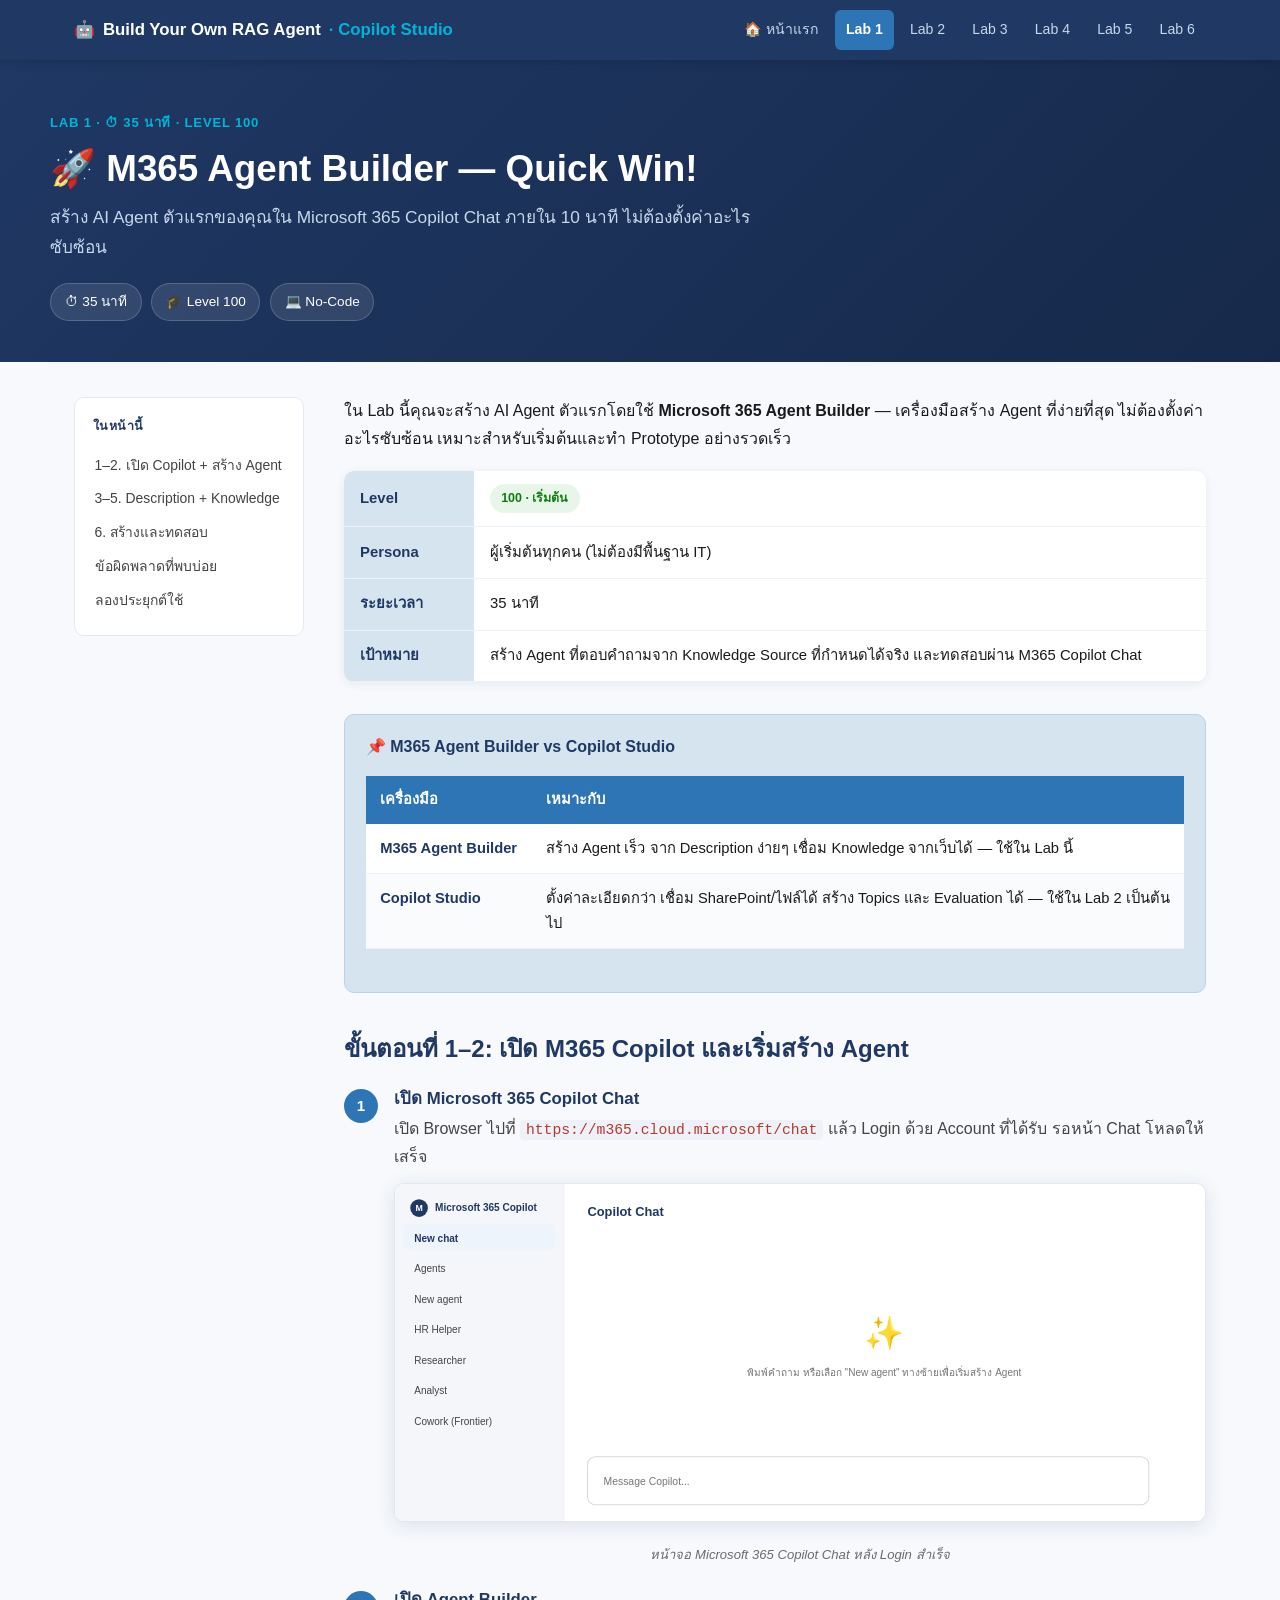
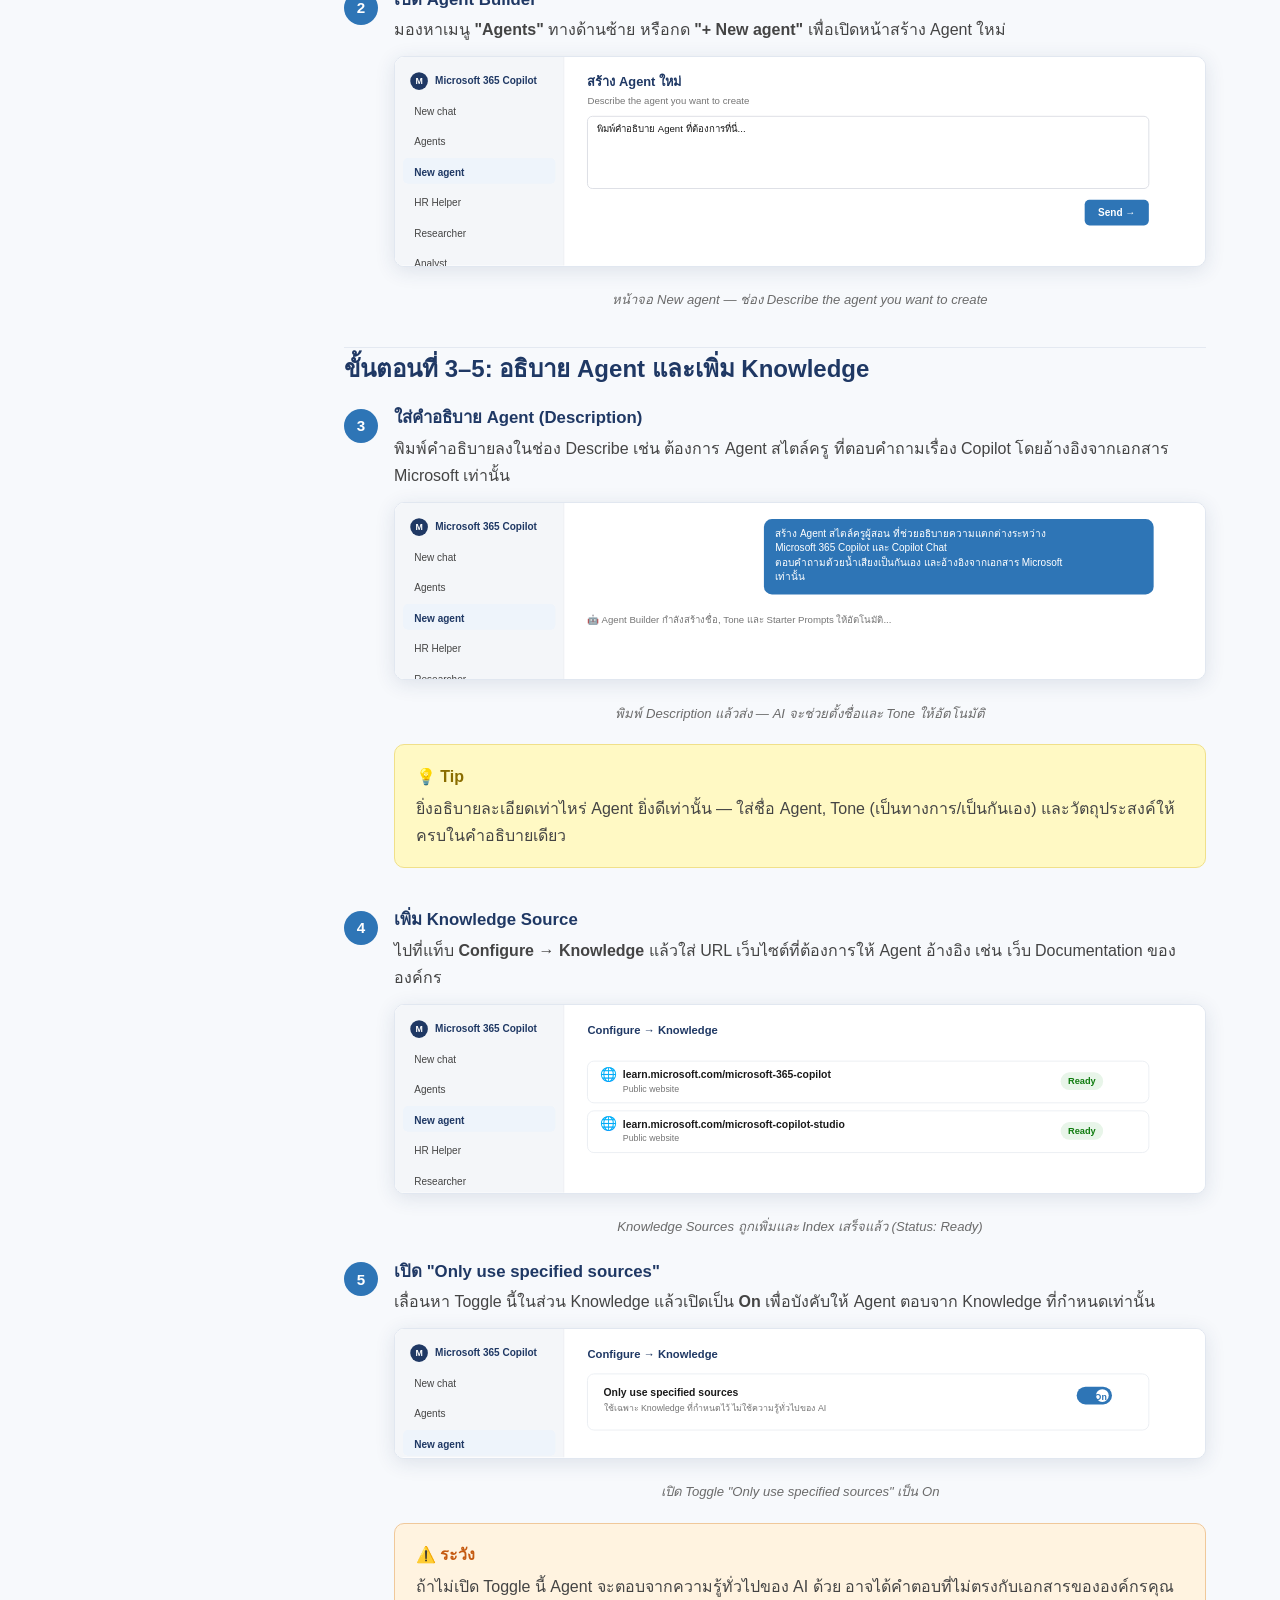
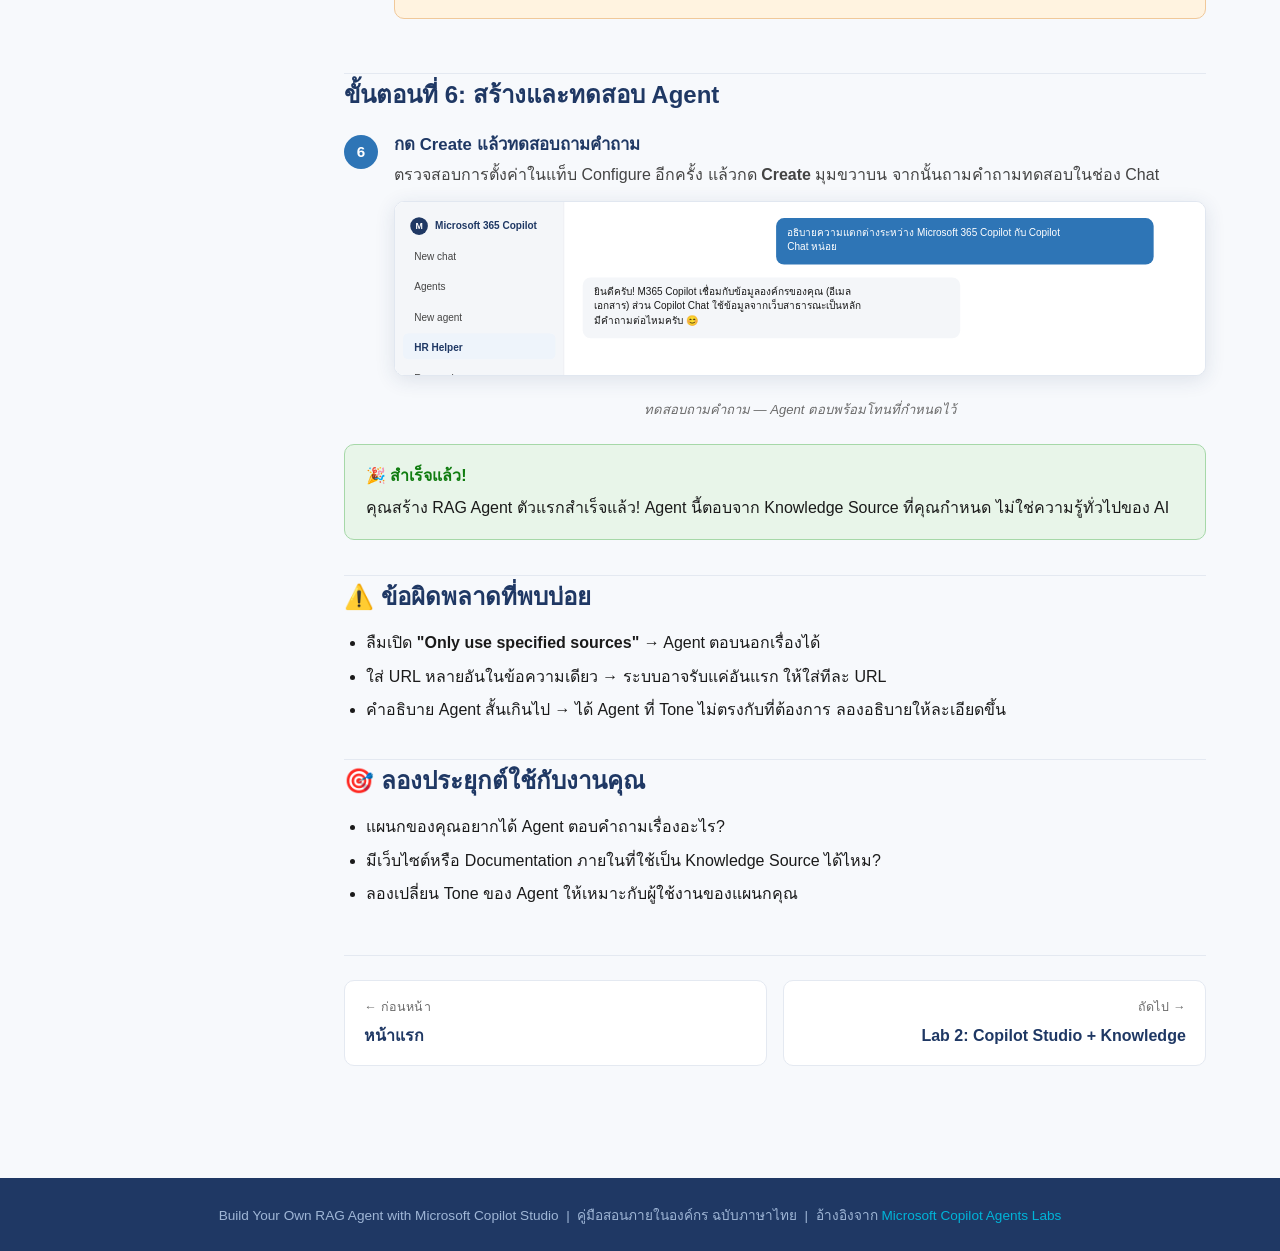
==== website/lab1.html @ 18469a37 "Add Lab 3 to Lab 6 pages for RAG Course and implement screenshot utility - Created page_lab3.js with" ====
<!DOCTYPE html>
<html lang="th">
<head>
<meta charset="UTF-8">
<meta name="viewport" content="width=device-width, initial-scale=1.0">
<title>Lab 1: M365 Agent Builder — RAG Course</title>
<link rel="stylesheet" href="assets/style.css">
</head>
<body>
<nav class="topnav"><div class="topnav-inner">
  <div class="topnav-brand"><span>🤖</span> Build Your Own RAG Agent<span class="dot"> · Copilot Studio</span></div>
  <div class="topnav-links"><a href="index.html">🏠 หน้าแรก</a><a href="lab1.html" class="active">Lab 1</a><a href="lab2.html">Lab 2</a><a href="lab3.html">Lab 3</a><a href="lab4.html">Lab 4</a><a href="lab5.html">Lab 5</a><a href="lab6.html">Lab 6</a></div>
</div></nav>
<header class="hero"><div class="hero-inner">
    <span class="hero-eyebrow">LAB 1 · ⏱ 35 นาที · Level 100</span>
    <h1>🚀 M365 Agent Builder — Quick Win!</h1>
    <p class="lead">สร้าง AI Agent ตัวแรกของคุณใน Microsoft 365 Copilot Chat ภายใน 10 นาที ไม่ต้องตั้งค่าอะไรซับซ้อน</p>
    <div class="hero-meta"><span class="hero-pill">⏱ 35 นาที</span><span class="hero-pill">🎓 Level 100</span><span class="hero-pill">💻 No-Code</span></div>
  </div></header>
<div class="page-wrap"><nav class="toc"><div class="toc-title">ในหน้านี้</div>
    <a href="#step1">1–2. เปิด Copilot + สร้าง Agent</a><a href="#step3">3–5. Description + Knowledge</a><a href="#step6">6. สร้างและทดสอบ</a><a href="#mistakes">ข้อผิดพลาดที่พบบ่อย</a><a href="#challenge">ลองประยุกต์ใช้</a>
  </nav><div class="content">
    <p>ใน Lab นี้คุณจะสร้าง AI Agent ตัวแรกโดยใช้ <strong>Microsoft 365 Agent Builder</strong> — เครื่องมือสร้าง Agent ที่ง่ายที่สุด ไม่ต้องตั้งค่าอะไรซับซ้อน เหมาะสำหรับเริ่มต้นและทำ Prototype อย่างรวดเร็ว</p>

    <table class="meta-table"><tbody>
    <tr><th>Level</th><td><span class="badge badge-green">100 · เริ่มต้น</span></td></tr><tr><th>Persona</th><td>ผู้เริ่มต้นทุกคน (ไม่ต้องมีพื้นฐาน IT)</td></tr><tr><th>ระยะเวลา</th><td>35 นาที</td></tr><tr><th>เป้าหมาย</th><td>สร้าง Agent ที่ตอบคำถามจาก Knowledge Source ที่กำหนดได้จริง และทดสอบผ่าน M365 Copilot Chat</td></tr>
  </tbody></table>

    <div class="box box-note">
    <div class="box-title">📌 M365 Agent Builder vs Copilot Studio</div>
    
      <table class="concept-table">
    <thead><tr><th>เครื่องมือ</th><th>เหมาะกับ</th></tr></thead>
    <tbody><tr><td class="term">M365 Agent Builder</td><td>สร้าง Agent เร็ว จาก Description ง่ายๆ เชื่อม Knowledge จากเว็บได้ — ใช้ใน Lab นี้</td></tr><tr><td class="term">Copilot Studio</td><td>ตั้งค่าละเอียดกว่า เชื่อม SharePoint/ไฟล์ได้ สร้าง Topics และ Evaluation ได้ — ใช้ใน Lab 2 เป็นต้นไป</td></tr></tbody>
  </table>
    
  </div>

    <h2 id="step1">ขั้นตอนที่ 1–2: เปิด M365 Copilot และเริ่มสร้าง Agent</h2>
    <div class="step">
    <div class="step-num">1</div>
    <div class="step-body"><h4>เปิด Microsoft 365 Copilot Chat</h4>
      <p>เปิด Browser ไปที่ <code>https://m365.cloud.microsoft/chat</code> แล้ว Login ด้วย Account ที่ได้รับ รอหน้า Chat โหลดให้เสร็จ</p>
      <div class="mockup"><svg viewBox="0 0 1010 420" xmlns="http://www.w3.org/2000/svg" font-family="Segoe UI, Tahoma, sans-serif">
    <rect width="1010" height="420" fill="#FFFFFF"/>
    <rect width="210" height="420" fill="#F4F6F9"/>
    <rect x="210" width="1" height="420" fill="#E8EBF0"/>
    <circle cx="30" cy="30" r="11" fill="#1F3864"/>
    <text x="30" y="34" font-size="11" fill="#FFFFFF" text-anchor="middle" font-weight="700">M</text>
    <text x="50" y="34" font-family="Segoe UI, Tahoma, sans-serif" font-size="12.5" font-weight="700" fill="#1F3864" text-anchor="start" style="">Microsoft 365 Copilot</text>
    <rect x="10" y="50" width="190" height="32" rx="6" ry="6" fill="#EEF4FB" stroke="none" stroke-width="1"/>
      <text x="24" y="72" font-family="Segoe UI, Tahoma, sans-serif" font-size="12.5" font-weight="700" fill="#1F3864" text-anchor="start" style="">New chat</text>
      <text x="24" y="110" font-family="Segoe UI, Tahoma, sans-serif" font-size="12.5" font-weight="400" fill="#444444" text-anchor="start" style="">Agents</text>
      <text x="24" y="148" font-family="Segoe UI, Tahoma, sans-serif" font-size="12.5" font-weight="400" fill="#444444" text-anchor="start" style="">New agent</text>
      <text x="24" y="186" font-family="Segoe UI, Tahoma, sans-serif" font-size="12.5" font-weight="400" fill="#444444" text-anchor="start" style="">HR Helper</text>
      <text x="24" y="224" font-family="Segoe UI, Tahoma, sans-serif" font-size="12.5" font-weight="400" fill="#444444" text-anchor="start" style="">Researcher</text>
      <text x="24" y="262" font-family="Segoe UI, Tahoma, sans-serif" font-size="12.5" font-weight="400" fill="#444444" text-anchor="start" style="">Analyst</text>
      <text x="24" y="300" font-family="Segoe UI, Tahoma, sans-serif" font-size="12.5" font-weight="400" fill="#444444" text-anchor="start" style="">Cowork (Frontier)</text>
    <g transform="translate(210, 0)">
    <text x="30" y="40" font-family="Segoe UI, Tahoma, sans-serif" font-size="16" font-weight="700" fill="#1F3864" text-anchor="start" style="">Copilot Chat</text>
    <rect x="30" y="340" width="700" height="60" rx="10" ry="10" fill="#FFFFFF" stroke="#D6D9E0" stroke-width="1.3"/>
    <text x="50" y="375" font-family="Segoe UI, Tahoma, sans-serif" font-size="13" font-weight="400" fill="#767676" text-anchor="start" style="">Message Copilot...</text>
    <text x="400" y="200" font-family="Segoe UI, Tahoma, sans-serif" font-size="40" font-weight="400" fill="#1A1A1A" text-anchor="middle" style="">✨</text>
    <text x="400" y="240" font-family="Segoe UI, Tahoma, sans-serif" font-size="12.5" font-weight="400" fill="#767676" text-anchor="middle" style="">พิมพ์คำถาม หรือเลือก "New agent" ทางซ้ายเพื่อเริ่มสร้าง Agent</text>
  </g>
  </svg></div><div class="mockup-caption">หน้าจอ Microsoft 365 Copilot Chat หลัง Login สำเร็จ</div>
    </div>
  </div>
    <div class="step">
    <div class="step-num">2</div>
    <div class="step-body"><h4>เปิด Agent Builder</h4>
      <p>มองหาเมนู <strong>"Agents"</strong> ทางด้านซ้าย หรือกด <strong>"+ New agent"</strong> เพื่อเปิดหน้าสร้าง Agent ใหม่</p>
      <div class="mockup"><svg viewBox="0 0 1010 260" xmlns="http://www.w3.org/2000/svg" font-family="Segoe UI, Tahoma, sans-serif">
    <rect width="1010" height="260" fill="#FFFFFF"/>
    <rect width="210" height="260" fill="#F4F6F9"/>
    <rect x="210" width="1" height="260" fill="#E8EBF0"/>
    <circle cx="30" cy="30" r="11" fill="#1F3864"/>
    <text x="30" y="34" font-size="11" fill="#FFFFFF" text-anchor="middle" font-weight="700">M</text>
    <text x="50" y="34" font-family="Segoe UI, Tahoma, sans-serif" font-size="12.5" font-weight="700" fill="#1F3864" text-anchor="start" style="">Microsoft 365 Copilot</text>
    
      <text x="24" y="72" font-family="Segoe UI, Tahoma, sans-serif" font-size="12.5" font-weight="400" fill="#444444" text-anchor="start" style="">New chat</text>
      <text x="24" y="110" font-family="Segoe UI, Tahoma, sans-serif" font-size="12.5" font-weight="400" fill="#444444" text-anchor="start" style="">Agents</text><rect x="10" y="126" width="190" height="32" rx="6" ry="6" fill="#EEF4FB" stroke="none" stroke-width="1"/>
      <text x="24" y="148" font-family="Segoe UI, Tahoma, sans-serif" font-size="12.5" font-weight="700" fill="#1F3864" text-anchor="start" style="">New agent</text>
      <text x="24" y="186" font-family="Segoe UI, Tahoma, sans-serif" font-size="12.5" font-weight="400" fill="#444444" text-anchor="start" style="">HR Helper</text>
      <text x="24" y="224" font-family="Segoe UI, Tahoma, sans-serif" font-size="12.5" font-weight="400" fill="#444444" text-anchor="start" style="">Researcher</text>
      <text x="24" y="262" font-family="Segoe UI, Tahoma, sans-serif" font-size="12.5" font-weight="400" fill="#444444" text-anchor="start" style="">Analyst</text>
      <text x="24" y="300" font-family="Segoe UI, Tahoma, sans-serif" font-size="12.5" font-weight="400" fill="#444444" text-anchor="start" style="">Cowork (Frontier)</text>
    <g transform="translate(210, 0)">
    <text x="30" y="36" font-family="Segoe UI, Tahoma, sans-serif" font-size="16" font-weight="700" fill="#1F3864" text-anchor="start" style="">สร้าง Agent ใหม่</text>
    <text x="30" y="58" font-family="Segoe UI, Tahoma, sans-serif" font-size="12" font-weight="400" fill="#767676" text-anchor="start" style="">Describe the agent you want to create</text>
    <rect x="30" y="74" width="700" height="90" rx="6" ry="6" fill="#FFFFFF" stroke="#D6D9E0" stroke-width="1"/><text x="42" y="94" font-family="Segoe UI, Tahoma, sans-serif" font-size="12" font-weight="400" fill="#1A1A1A"><tspan x="42" dy="0">พิมพ์คำอธิบาย Agent ที่ต้องการที่นี่...</tspan></text>
    <g><rect x="650" y="178" width="80" height="32" rx="6" ry="6" fill="#2E75B6" stroke="none" stroke-width="1.3"/><text x="690" y="198.5" font-family="Segoe UI, Tahoma, sans-serif" font-size="12.5" font-weight="600" fill="#FFFFFF" text-anchor="middle" style="">Send →</text></g>
  </g>
  </svg></div><div class="mockup-caption">หน้าจอ New agent — ช่อง Describe the agent you want to create</div>
    </div>
  </div>

    <h2 id="step3">ขั้นตอนที่ 3–5: อธิบาย Agent และเพิ่ม Knowledge</h2>
    <div class="step">
    <div class="step-num">3</div>
    <div class="step-body"><h4>ใส่คำอธิบาย Agent (Description)</h4>
      <p>พิมพ์คำอธิบายลงในช่อง Describe เช่น ต้องการ Agent สไตล์ครู ที่ตอบคำถามเรื่อง Copilot โดยอ้างอิงจากเอกสาร Microsoft เท่านั้น</p>
      <div class="mockup"><svg viewBox="0 0 1010 220" xmlns="http://www.w3.org/2000/svg" font-family="Segoe UI, Tahoma, sans-serif">
    <rect width="1010" height="220" fill="#FFFFFF"/>
    <rect width="210" height="220" fill="#F4F6F9"/>
    <rect x="210" width="1" height="220" fill="#E8EBF0"/>
    <circle cx="30" cy="30" r="11" fill="#1F3864"/>
    <text x="30" y="34" font-size="11" fill="#FFFFFF" text-anchor="middle" font-weight="700">M</text>
    <text x="50" y="34" font-family="Segoe UI, Tahoma, sans-serif" font-size="12.5" font-weight="700" fill="#1F3864" text-anchor="start" style="">Microsoft 365 Copilot</text>
    
      <text x="24" y="72" font-family="Segoe UI, Tahoma, sans-serif" font-size="12.5" font-weight="400" fill="#444444" text-anchor="start" style="">New chat</text>
      <text x="24" y="110" font-family="Segoe UI, Tahoma, sans-serif" font-size="12.5" font-weight="400" fill="#444444" text-anchor="start" style="">Agents</text><rect x="10" y="126" width="190" height="32" rx="6" ry="6" fill="#EEF4FB" stroke="none" stroke-width="1"/>
      <text x="24" y="148" font-family="Segoe UI, Tahoma, sans-serif" font-size="12.5" font-weight="700" fill="#1F3864" text-anchor="start" style="">New agent</text>
      <text x="24" y="186" font-family="Segoe UI, Tahoma, sans-serif" font-size="12.5" font-weight="400" fill="#444444" text-anchor="start" style="">HR Helper</text>
      <text x="24" y="224" font-family="Segoe UI, Tahoma, sans-serif" font-size="12.5" font-weight="400" fill="#444444" text-anchor="start" style="">Researcher</text>
      <text x="24" y="262" font-family="Segoe UI, Tahoma, sans-serif" font-size="12.5" font-weight="400" fill="#444444" text-anchor="start" style="">Analyst</text>
      <text x="24" y="300" font-family="Segoe UI, Tahoma, sans-serif" font-size="12.5" font-weight="400" fill="#444444" text-anchor="start" style="">Cowork (Frontier)</text>
    <g transform="translate(210, 0)"><rect x="250" y="20" width="486" height="94" rx="10" ry="10" fill="#2E75B6" stroke="none" stroke-width="1"/><text x="264" y="42" font-family="Segoe UI, Tahoma, sans-serif" font-size="12.5" font-weight="400" fill="#FFFFFF" text-anchor="start" style="">สร้าง Agent สไตล์ครูผู้สอน ที่ช่วยอธิบายความแตกต่างระหว่าง</text><text x="264" y="60" font-family="Segoe UI, Tahoma, sans-serif" font-size="12.5" font-weight="400" fill="#FFFFFF" text-anchor="start" style="">Microsoft 365 Copilot และ Copilot Chat</text><text x="264" y="78" font-family="Segoe UI, Tahoma, sans-serif" font-size="12.5" font-weight="400" fill="#FFFFFF" text-anchor="start" style="">ตอบคำถามด้วยน้ำเสียงเป็นกันเอง และอ้างอิงจากเอกสาร Microsoft</text><text x="264" y="96" font-family="Segoe UI, Tahoma, sans-serif" font-size="12.5" font-weight="400" fill="#FFFFFF" text-anchor="start" style="">เท่านั้น</text>
    <text x="30" y="150" font-family="Segoe UI, Tahoma, sans-serif" font-size="12" font-weight="400" fill="#767676" text-anchor="start" style="">🤖 Agent Builder กำลังสร้างชื่อ, Tone และ Starter Prompts ให้อัตโนมัติ...</text></g>
  </svg></div><div class="mockup-caption">พิมพ์ Description แล้วส่ง — AI จะช่วยตั้งชื่อและ Tone ให้อัตโนมัติ</div>
      <div class="box box-tip">
    <div class="box-title">💡 Tip</div>
    <p>ยิ่งอธิบายละเอียดเท่าไหร่ Agent ยิ่งดีเท่านั้น — ใส่ชื่อ Agent, Tone (เป็นทางการ/เป็นกันเอง) และวัตถุประสงค์ให้ครบในคำอธิบายเดียว</p>
  </div>
    </div>
  </div>
    <div class="step">
    <div class="step-num">4</div>
    <div class="step-body"><h4>เพิ่ม Knowledge Source</h4>
      <p>ไปที่แท็บ <strong>Configure → Knowledge</strong> แล้วใส่ URL เว็บไซต์ที่ต้องการให้ Agent อ้างอิง เช่น เว็บ Documentation ขององค์กร</p>
      <div class="mockup"><svg viewBox="0 0 1010 234" xmlns="http://www.w3.org/2000/svg" font-family="Segoe UI, Tahoma, sans-serif">
    <rect width="1010" height="234" fill="#FFFFFF"/>
    <rect width="210" height="234" fill="#F4F6F9"/>
    <rect x="210" width="1" height="234" fill="#E8EBF0"/>
    <circle cx="30" cy="30" r="11" fill="#1F3864"/>
    <text x="30" y="34" font-size="11" fill="#FFFFFF" text-anchor="middle" font-weight="700">M</text>
    <text x="50" y="34" font-family="Segoe UI, Tahoma, sans-serif" font-size="12.5" font-weight="700" fill="#1F3864" text-anchor="start" style="">Microsoft 365 Copilot</text>
    
      <text x="24" y="72" font-family="Segoe UI, Tahoma, sans-serif" font-size="12.5" font-weight="400" fill="#444444" text-anchor="start" style="">New chat</text>
      <text x="24" y="110" font-family="Segoe UI, Tahoma, sans-serif" font-size="12.5" font-weight="400" fill="#444444" text-anchor="start" style="">Agents</text><rect x="10" y="126" width="190" height="32" rx="6" ry="6" fill="#EEF4FB" stroke="none" stroke-width="1"/>
      <text x="24" y="148" font-family="Segoe UI, Tahoma, sans-serif" font-size="12.5" font-weight="700" fill="#1F3864" text-anchor="start" style="">New agent</text>
      <text x="24" y="186" font-family="Segoe UI, Tahoma, sans-serif" font-size="12.5" font-weight="400" fill="#444444" text-anchor="start" style="">HR Helper</text>
      <text x="24" y="224" font-family="Segoe UI, Tahoma, sans-serif" font-size="12.5" font-weight="400" fill="#444444" text-anchor="start" style="">Researcher</text>
      <text x="24" y="262" font-family="Segoe UI, Tahoma, sans-serif" font-size="12.5" font-weight="400" fill="#444444" text-anchor="start" style="">Analyst</text>
      <text x="24" y="300" font-family="Segoe UI, Tahoma, sans-serif" font-size="12.5" font-weight="400" fill="#444444" text-anchor="start" style="">Cowork (Frontier)</text>
    <g transform="translate(210, 0)"><text x="30" y="36" font-family="Segoe UI, Tahoma, sans-serif" font-size="14" font-weight="700" fill="#1F3864" text-anchor="start" style="">Configure → Knowledge</text>
    <g transform="translate(6,50)"><rect x="24" y="20" width="700" height="52" rx="8" ry="8" fill="#FFFFFF" stroke="#E8EBF0" stroke-width="1"/>
      <text x="40" y="42" font-size="17">🌐</text>
      <text x="68" y="41" font-family="Segoe UI, Tahoma, sans-serif" font-size="13" font-weight="700" fill="#1A1A1A" text-anchor="start" style="">learn.microsoft.com/microsoft-365-copilot</text>
      <text x="68" y="58" font-family="Segoe UI, Tahoma, sans-serif" font-size="11" font-weight="400" fill="#767676" text-anchor="start" style="">Public website</text>
      <g><rect x="614" y="34" width="53" height="22" rx="11" ry="11" fill="#E8F5E9" stroke="none" stroke-width="1"/><text x="640.5" y="49" font-family="Segoe UI, Tahoma, sans-serif" font-size="11.5" font-weight="700" fill="#107C10" text-anchor="middle" style="">Ready</text></g><rect x="24" y="82" width="700" height="52" rx="8" ry="8" fill="#FFFFFF" stroke="#E8EBF0" stroke-width="1"/>
      <text x="40" y="104" font-size="17">🌐</text>
      <text x="68" y="103" font-family="Segoe UI, Tahoma, sans-serif" font-size="13" font-weight="700" fill="#1A1A1A" text-anchor="start" style="">learn.microsoft.com/microsoft-copilot-studio</text>
      <text x="68" y="120" font-family="Segoe UI, Tahoma, sans-serif" font-size="11" font-weight="400" fill="#767676" text-anchor="start" style="">Public website</text>
      <g><rect x="614" y="96" width="53" height="22" rx="11" ry="11" fill="#E8F5E9" stroke="none" stroke-width="1"/><text x="640.5" y="111" font-family="Segoe UI, Tahoma, sans-serif" font-size="11.5" font-weight="700" fill="#107C10" text-anchor="middle" style="">Ready</text></g></g></g>
  </svg></div><div class="mockup-caption">Knowledge Sources ถูกเพิ่มและ Index เสร็จแล้ว (Status: Ready)</div>
    </div>
  </div>
    <div class="step">
    <div class="step-num">5</div>
    <div class="step-body"><h4>เปิด "Only use specified sources"</h4>
      <p>เลื่อนหา Toggle นี้ในส่วน Knowledge แล้วเปิดเป็น <strong>On</strong> เพื่อบังคับให้ Agent ตอบจาก Knowledge ที่กำหนดเท่านั้น</p>
      <div class="mockup"><svg viewBox="0 0 1010 160" xmlns="http://www.w3.org/2000/svg" font-family="Segoe UI, Tahoma, sans-serif">
    <rect width="1010" height="160" fill="#FFFFFF"/>
    <rect width="210" height="160" fill="#F4F6F9"/>
    <rect x="210" width="1" height="160" fill="#E8EBF0"/>
    <circle cx="30" cy="30" r="11" fill="#1F3864"/>
    <text x="30" y="34" font-size="11" fill="#FFFFFF" text-anchor="middle" font-weight="700">M</text>
    <text x="50" y="34" font-family="Segoe UI, Tahoma, sans-serif" font-size="12.5" font-weight="700" fill="#1F3864" text-anchor="start" style="">Microsoft 365 Copilot</text>
    
      <text x="24" y="72" font-family="Segoe UI, Tahoma, sans-serif" font-size="12.5" font-weight="400" fill="#444444" text-anchor="start" style="">New chat</text>
      <text x="24" y="110" font-family="Segoe UI, Tahoma, sans-serif" font-size="12.5" font-weight="400" fill="#444444" text-anchor="start" style="">Agents</text><rect x="10" y="126" width="190" height="32" rx="6" ry="6" fill="#EEF4FB" stroke="none" stroke-width="1"/>
      <text x="24" y="148" font-family="Segoe UI, Tahoma, sans-serif" font-size="12.5" font-weight="700" fill="#1F3864" text-anchor="start" style="">New agent</text>
      <text x="24" y="186" font-family="Segoe UI, Tahoma, sans-serif" font-size="12.5" font-weight="400" fill="#444444" text-anchor="start" style="">HR Helper</text>
      <text x="24" y="224" font-family="Segoe UI, Tahoma, sans-serif" font-size="12.5" font-weight="400" fill="#444444" text-anchor="start" style="">Researcher</text>
      <text x="24" y="262" font-family="Segoe UI, Tahoma, sans-serif" font-size="12.5" font-weight="400" fill="#444444" text-anchor="start" style="">Analyst</text>
      <text x="24" y="300" font-family="Segoe UI, Tahoma, sans-serif" font-size="12.5" font-weight="400" fill="#444444" text-anchor="start" style="">Cowork (Frontier)</text>
    <g transform="translate(210, 0)"><text x="30" y="36" font-family="Segoe UI, Tahoma, sans-serif" font-size="14" font-weight="700" fill="#1F3864" text-anchor="start" style="">Configure → Knowledge</text>
    <rect x="30" y="56" width="700" height="70" rx="8" ry="8" fill="#FFFFFF" stroke="#E8EBF0" stroke-width="1"/>
    <text x="50" y="84" font-family="Segoe UI, Tahoma, sans-serif" font-size="13" font-weight="700" fill="#1A1A1A" text-anchor="start" style="">Only use specified sources</text>
    <text x="50" y="102" font-family="Segoe UI, Tahoma, sans-serif" font-size="11" font-weight="400" fill="#767676" text-anchor="start" style="">ใช้เฉพาะ Knowledge ที่กำหนดไว้ ไม่ใช้ความรู้ทั่วไปของ AI</text>
    
    <rect x="640" y="72" width="44" height="22" rx="11" ry="11" fill="#2E75B6" stroke="none" stroke-width="1"/><circle cx="672" cy="83" r="8" fill="#FFFFFF"/>
    <text x="670" y="88" font-family="Segoe UI, Tahoma, sans-serif" font-size="11" font-weight="700" fill="#2E75B6" text-anchor="middle" style="">On</text>
  </g>
  </svg></div><div class="mockup-caption">เปิด Toggle "Only use specified sources" เป็น On</div>
      <div class="box box-warn">
    <div class="box-title">⚠️ ระวัง</div>
    <p>ถ้าไม่เปิด Toggle นี้ Agent จะตอบจากความรู้ทั่วไปของ AI ด้วย อาจได้คำตอบที่ไม่ตรงกับเอกสารขององค์กรคุณ</p>
  </div>
    </div>
  </div>

    <h2 id="step6">ขั้นตอนที่ 6: สร้างและทดสอบ Agent</h2>
    <div class="step">
    <div class="step-num">6</div>
    <div class="step-body"><h4>กด Create แล้วทดสอบถามคำถาม</h4>
      <p>ตรวจสอบการตั้งค่าในแท็บ Configure อีกครั้ง แล้วกด <strong>Create</strong> มุมขวาบน จากนั้นถามคำถามทดสอบในช่อง Chat</p>
      <div class="mockup"><svg viewBox="0 0 1010 216" xmlns="http://www.w3.org/2000/svg" font-family="Segoe UI, Tahoma, sans-serif">
    <rect width="1010" height="216" fill="#FFFFFF"/>
    <rect width="210" height="216" fill="#F4F6F9"/>
    <rect x="210" width="1" height="216" fill="#E8EBF0"/>
    <circle cx="30" cy="30" r="11" fill="#1F3864"/>
    <text x="30" y="34" font-size="11" fill="#FFFFFF" text-anchor="middle" font-weight="700">M</text>
    <text x="50" y="34" font-family="Segoe UI, Tahoma, sans-serif" font-size="12.5" font-weight="700" fill="#1F3864" text-anchor="start" style="">Microsoft 365 Copilot</text>
    
      <text x="24" y="72" font-family="Segoe UI, Tahoma, sans-serif" font-size="12.5" font-weight="400" fill="#444444" text-anchor="start" style="">New chat</text>
      <text x="24" y="110" font-family="Segoe UI, Tahoma, sans-serif" font-size="12.5" font-weight="400" fill="#444444" text-anchor="start" style="">Agents</text>
      <text x="24" y="148" font-family="Segoe UI, Tahoma, sans-serif" font-size="12.5" font-weight="400" fill="#444444" text-anchor="start" style="">New agent</text><rect x="10" y="164" width="190" height="32" rx="6" ry="6" fill="#EEF4FB" stroke="none" stroke-width="1"/>
      <text x="24" y="186" font-family="Segoe UI, Tahoma, sans-serif" font-size="12.5" font-weight="700" fill="#1F3864" text-anchor="start" style="">HR Helper</text>
      <text x="24" y="224" font-family="Segoe UI, Tahoma, sans-serif" font-size="12.5" font-weight="400" fill="#444444" text-anchor="start" style="">Researcher</text>
      <text x="24" y="262" font-family="Segoe UI, Tahoma, sans-serif" font-size="12.5" font-weight="400" fill="#444444" text-anchor="start" style="">Analyst</text>
      <text x="24" y="300" font-family="Segoe UI, Tahoma, sans-serif" font-size="12.5" font-weight="400" fill="#444444" text-anchor="start" style="">Cowork (Frontier)</text>
    <g transform="translate(210, 0)"><rect x="265.20000000000005" y="20" width="470.79999999999995" height="58" rx="10" ry="10" fill="#2E75B6" stroke="none" stroke-width="1"/><text x="279.20000000000005" y="42" font-family="Segoe UI, Tahoma, sans-serif" font-size="12.5" font-weight="400" fill="#FFFFFF" text-anchor="start" style="">อธิบายความแตกต่างระหว่าง Microsoft 365 Copilot กับ Copilot</text><text x="279.20000000000005" y="60" font-family="Segoe UI, Tahoma, sans-serif" font-size="12.5" font-weight="400" fill="#FFFFFF" text-anchor="start" style="">Chat หน่อย</text><rect x="24" y="94" width="470.79999999999995" height="76" rx="10" ry="10" fill="#F4F6F9" stroke="none" stroke-width="1"/><text x="38" y="116" font-family="Segoe UI, Tahoma, sans-serif" font-size="12.5" font-weight="400" fill="#1A1A1A" text-anchor="start" style="">ยินดีครับ! M365 Copilot เชื่อมกับข้อมูลองค์กรของคุณ (อีเมล</text><text x="38" y="134" font-family="Segoe UI, Tahoma, sans-serif" font-size="12.5" font-weight="400" fill="#1A1A1A" text-anchor="start" style="">เอกสาร) ส่วน Copilot Chat ใช้ข้อมูลจากเว็บสาธารณะเป็นหลัก</text><text x="38" y="152" font-family="Segoe UI, Tahoma, sans-serif" font-size="12.5" font-weight="400" fill="#1A1A1A" text-anchor="start" style="">มีคำถามต่อไหมครับ 😊</text></g>
  </svg></div><div class="mockup-caption">ทดสอบถามคำถาม — Agent ตอบพร้อมโทนที่กำหนดไว้</div>
    </div>
  </div>

    <div class="box box-success">
    <div class="box-title">🎉 สำเร็จแล้ว!</div>
    <p>คุณสร้าง RAG Agent ตัวแรกสำเร็จแล้ว! Agent นี้ตอบจาก Knowledge Source ที่คุณกำหนด ไม่ใช่ความรู้ทั่วไปของ AI</p>
  </div>

    <h2 id="mistakes">⚠️ ข้อผิดพลาดที่พบบ่อย</h2>
    <ul>
      <li>ลืมเปิด <strong>"Only use specified sources"</strong> → Agent ตอบนอกเรื่องได้</li>
      <li>ใส่ URL หลายอันในข้อความเดียว → ระบบอาจรับแค่อันแรก ให้ใส่ทีละ URL</li>
      <li>คำอธิบาย Agent สั้นเกินไป → ได้ Agent ที่ Tone ไม่ตรงกับที่ต้องการ ลองอธิบายให้ละเอียดขึ้น</li>
    </ul>

    <h2 id="challenge">🎯 ลองประยุกต์ใช้กับงานคุณ</h2>
    <ul>
      <li>แผนกของคุณอยากได้ Agent ตอบคำถามเรื่องอะไร?</li>
      <li>มีเว็บไซต์หรือ Documentation ภายในที่ใช้เป็น Knowledge Source ได้ไหม?</li>
      <li>ลองเปลี่ยน Tone ของ Agent ให้เหมาะกับผู้ใช้งานของแผนกคุณ</li>
    </ul>
  <div class="footer-nav">
    <a href="index.html"><div class="dir">← ก่อนหน้า</div><div class="lbl">หน้าแรก</div></a>
    <a href="lab2.html" class="next"><div class="dir">ถัดไป →</div><div class="lbl">Lab 2: Copilot Studio + Knowledge</div></a>
  </div></div></div>
<footer class="site-footer">
  Build Your Own RAG Agent with Microsoft Copilot Studio &nbsp;|&nbsp; คู่มือสอนภายในองค์กร ฉบับภาษาไทย &nbsp;|&nbsp; อ้างอิงจาก <a href="https://microsoft.github.io/mcs-labs/" target="_blank">Microsoft Copilot Agents Labs</a>
</footer>
</body>
</html>
---- website/assets/style.css ----
/* ============================================================
   RAG Agent Course — Shared Stylesheet
   Theme: Navy #1F3864 / Blue #2E75B6 (matches course slides & docs)
   ============================================================ */

:root {
  --navy: #1F3864;
  --navy-light: #2A4A7F;
  --blue: #2E75B6;
  --blue-light: #D6E4F0;
  --cyan: #00B4D8;
  --green: #107C10;
  --green-light: #E8F5E9;
  --orange: #C55A11;
  --orange-light: #FFF3E0;
  --red: #C00000;
  --red-light: #FFEBEE;
  --yellow-light: #FFF9C4;
  --purple: #7B2FBE;
  --gray-900: #1A1A1A;
  --gray-700: #444444;
  --gray-500: #6B6B6B;
  --gray-300: #CCCCCC;
  --gray-100: #F2F2F2;
  --white: #FFFFFF;
  --radius: 10px;
  --radius-sm: 6px;
  --shadow: 0 2px 10px rgba(31, 56, 100, 0.08);
  --shadow-md: 0 4px 20px rgba(31, 56, 100, 0.12);
  --maxw: 1180px;
}

* { box-sizing: border-box; }

html { scroll-behavior: smooth; }

body {
  margin: 0;
  font-family: "Leelawadee UI", "Noto Sans Thai", "Sarabun", "Tahoma", "Segoe UI", -apple-system, sans-serif;
  color: var(--gray-900);
  background: #F7F9FC;
  line-height: 1.7;
  font-size: 16px;
}

img, svg { max-width: 100%; display: block; }

a { color: var(--blue); text-decoration: none; }
a:hover { text-decoration: underline; }

h1, h2, h3, h4 { font-family: inherit; color: var(--navy); line-height: 1.35; }
h1 { font-size: 2rem; margin: 0 0 .5rem; }
h2 { font-size: 1.5rem; margin: 2.2rem 0 1rem; padding-top: .3rem; border-top: 1px solid #E4E9F1; }
h2:first-of-type { border-top: none; }
h3 { font-size: 1.2rem; margin: 1.6rem 0 .7rem; color: var(--blue); }
h4 { font-size: 1.05rem; margin: 1.2rem 0 .5rem; }

p { margin: 0 0 1rem; }
ul, ol { padding-left: 1.4rem; }
li { margin-bottom: .4rem; }

code {
  background: #EEF2F8;
  padding: .15em .4em;
  border-radius: 4px;
  font-size: .92em;
  color: #B03A2E;
  font-family: "Cascadia Code", Consolas, monospace;
}

/* ---------- Top Navigation ---------- */
.topnav {
  background: var(--navy);
  color: var(--white);
  position: sticky;
  top: 0;
  z-index: 100;
  box-shadow: 0 2px 8px rgba(0,0,0,.15);
}
.topnav-inner {
  max-width: var(--maxw);
  margin: 0 auto;
  padding: 0 1.5rem;
  display: flex;
  align-items: center;
  height: 60px;
  gap: 1.5rem;
}
.topnav-brand {
  display: flex;
  align-items: center;
  gap: .5rem;
  font-weight: 700;
  color: var(--white);
  font-size: 1.05rem;
  white-space: nowrap;
}
.topnav-brand .dot { color: var(--cyan); }
.topnav-links {
  display: flex;
  gap: .3rem;
  flex-wrap: wrap;
  margin-left: auto;
  font-size: .88rem;
}
.topnav-links a {
  color: #C7D7EC;
  padding: .5rem .7rem;
  border-radius: 6px;
  white-space: nowrap;
}
.topnav-links a:hover { background: rgba(255,255,255,.08); color: var(--white); text-decoration: none; }
.topnav-links a.active { background: var(--blue); color: var(--white); font-weight: 600; }

/* ---------- Hero ---------- */
.hero {
  background: linear-gradient(135deg, var(--navy) 0%, #16294A 100%);
  color: var(--white);
  padding: 3rem 1.5rem 2.6rem;
}
.hero-inner { max-width: var(--maxw); margin: 0 auto; }
.hero-eyebrow {
  display: inline-block;
  color: var(--cyan);
  font-weight: 700;
  font-size: .82rem;
  letter-spacing: .06em;
  text-transform: uppercase;
  margin-bottom: .6rem;
}
.hero h1 { color: var(--white); font-size: 2.3rem; margin-bottom: .6rem; }
.hero p.lead { color: #C7D7EC; font-size: 1.08rem; max-width: 720px; margin: 0; }
.hero-meta {
  display: flex;
  gap: .6rem;
  flex-wrap: wrap;
  margin-top: 1.3rem;
}
.hero-pill {
  background: rgba(255,255,255,.1);
  border: 1px solid rgba(255,255,255,.18);
  color: var(--white);
  padding: .4rem .85rem;
  border-radius: 30px;
  font-size: .85rem;
  display: flex;
  align-items: center;
  gap: .4rem;
}

/* ---------- Layout with Sidebar TOC ---------- */
.page-wrap {
  max-width: var(--maxw);
  margin: 0 auto;
  padding: 2.2rem 1.5rem 4rem;
  display: grid;
  grid-template-columns: 230px 1fr;
  gap: 2.5rem;
  align-items: start;
}
.toc {
  position: sticky;
  top: 80px;
  background: var(--white);
  border: 1px solid #E4E9F1;
  border-radius: var(--radius);
  padding: 1.1rem 1.1rem;
  font-size: .87rem;
}
.toc-title {
  font-weight: 700;
  color: var(--navy);
  font-size: .78rem;
  text-transform: uppercase;
  letter-spacing: .04em;
  margin-bottom: .7rem;
}
.toc a {
  display: block;
  color: var(--gray-700);
  padding: .32rem 0;
  border-left: 2px solid transparent;
  padding-left: .7rem;
  margin-left: -.7rem;
}
.toc a:hover { color: var(--blue); text-decoration: none; border-left-color: var(--blue-light); }
.toc a.sub { padding-left: 1.3rem; font-size: .85em; color: var(--gray-500); }

.content { min-width: 0; }

/* ---------- Meta table (Level/Persona/Duration) ---------- */
.meta-table {
  width: 100%;
  border-collapse: collapse;
  margin: 1.2rem 0 2rem;
  font-size: .93rem;
  background: var(--white);
  border-radius: var(--radius);
  overflow: hidden;
  box-shadow: var(--shadow);
}
.meta-table th, .meta-table td {
  padding: .8rem 1rem;
  text-align: left;
  border-bottom: 1px solid #EEF2F8;
}
.meta-table th {
  background: var(--blue-light);
  color: var(--navy);
  font-weight: 700;
  white-space: nowrap;
  width: 130px;
}

/* ---------- Cards / Boxes ---------- */
.box {
  border-radius: var(--radius);
  padding: 1.1rem 1.3rem;
  margin: 1.2rem 0;
  border: 1px solid transparent;
}
.box-tip { background: var(--yellow-light); border-color: #F0E08A; }
.box-warn { background: var(--orange-light); border-color: #F0C89A; }
.box-note { background: var(--blue-light); border-color: #B9D2EA; }
.box-success { background: var(--green-light); border-color: #A6D8A8; }
.box-title { font-weight: 700; margin-bottom: .3rem; display: flex; align-items: center; gap: .5rem; }
.box-tip .box-title { color: #8A6D00; }
.box-warn .box-title { color: var(--orange); }
.box-note .box-title { color: var(--navy); }
.box-success .box-title { color: var(--green); }
.box p:last-child { margin-bottom: 0; }

/* ---------- Step blocks ---------- */
.step {
  display: flex;
  gap: 1rem;
  margin: 1.4rem 0;
  align-items: flex-start;
}
.step-num {
  flex: 0 0 auto;
  width: 34px; height: 34px;
  border-radius: 50%;
  background: var(--blue);
  color: var(--white);
  display: flex;
  align-items: center;
  justify-content: center;
  font-weight: 700;
  font-size: .95rem;
  margin-top: .1rem;
}
.step-body { flex: 1; min-width: 0; }
.step-body h4 { margin: 0 0 .3rem; color: var(--navy); }
.step-body p { margin: 0 0 .5rem; color: var(--gray-700); }

/* ---------- Mockup frame (SVG screenshot wrapper) ---------- */
.mockup {
  margin: .8rem 0 1.4rem;
  border-radius: var(--radius);
  overflow: hidden;
  box-shadow: var(--shadow-md);
  border: 1px solid #E1E7F0;
  background: var(--white);
}
.mockup-caption {
  font-size: .82rem;
  color: var(--gray-500);
  text-align: center;
  margin-top: .5rem;
  font-style: italic;
}

/* ---------- Use case section header ---------- */
.usecase-header {
  background: var(--navy);
  color: var(--white);
  padding: 1rem 1.4rem;
  border-radius: var(--radius) var(--radius) 0 0;
  margin-top: 2.6rem;
  display: flex;
  align-items: center;
  gap: .8rem;
}
.usecase-header .num {
  background: var(--cyan);
  color: var(--navy);
  font-weight: 800;
  border-radius: 50%;
  width: 32px; height: 32px;
  display: flex; align-items: center; justify-content: center;
  flex: 0 0 auto;
  font-size: .95rem;
}
.usecase-header h2 { color: var(--white); margin: 0; border: none; padding: 0; font-size: 1.25rem; }
.usecase-body {
  background: var(--white);
  border: 1px solid #E4E9F1;
  border-top: none;
  border-radius: 0 0 var(--radius) var(--radius);
  padding: 1.5rem 1.6rem 1.8rem;
  margin-bottom: .5rem;
}
.usecase-meta {
  display: flex;
  gap: 1.5rem;
  flex-wrap: wrap;
  font-size: .85rem;
  color: var(--gray-500);
  margin-bottom: 1rem;
  padding-bottom: 1rem;
  border-bottom: 1px dashed #E4E9F1;
}
.usecase-meta strong { color: var(--navy); }

/* ---------- Concept table ---------- */
.concept-table { width: 100%; border-collapse: collapse; margin: 1rem 0 1.6rem; font-size: .92rem; }
.concept-table th {
  background: var(--blue);
  color: var(--white);
  padding: .7rem .9rem;
  text-align: left;
  font-weight: 700;
}
.concept-table td { padding: .75rem .9rem; border-bottom: 1px solid #EEF2F8; vertical-align: top; background: var(--white); }
.concept-table tr:nth-child(even) td { background: #FAFBFD; }
.concept-table td.term { font-weight: 700; color: var(--navy); white-space: nowrap; }

/* ---------- Badge pills ---------- */
.badge {
  display: inline-block;
  padding: .25rem .7rem;
  border-radius: 20px;
  font-size: .78rem;
  font-weight: 700;
}
.badge-blue { background: var(--blue-light); color: var(--navy); }
.badge-green { background: var(--green-light); color: var(--green); }
.badge-orange { background: var(--orange-light); color: var(--orange); }

/* ---------- Footer nav (prev/next) ---------- */
.footer-nav {
  display: flex;
  justify-content: space-between;
  gap: 1rem;
  margin-top: 3rem;
  padding-top: 1.5rem;
  border-top: 1px solid #E4E9F1;
}
.footer-nav a {
  flex: 1;
  background: var(--white);
  border: 1px solid #E4E9F1;
  border-radius: var(--radius);
  padding: 1rem 1.2rem;
  color: var(--gray-900);
  display: block;
  transition: box-shadow .15s;
}
.footer-nav a:hover { box-shadow: var(--shadow); text-decoration: none; border-color: var(--blue); }
.footer-nav .dir { font-size: .78rem; color: var(--gray-500); text-transform: uppercase; letter-spacing: .03em; }
.footer-nav .lbl { font-weight: 700; color: var(--navy); margin-top: .2rem; }
.footer-nav .next { text-align: right; }

/* ---------- Site footer ---------- */
.site-footer {
  background: var(--navy);
  color: #9FB6D6;
  text-align: center;
  padding: 1.6rem;
  font-size: .85rem;
  margin-top: 3rem;
}
.site-footer a { color: var(--cyan); }

/* ---------- Home page: lab cards grid ---------- */
.lab-grid {
  display: grid;
  grid-template-columns: repeat(auto-fit, minmax(300px, 1fr));
  gap: 1.3rem;
  margin: 1.6rem 0 2.5rem;
}
.lab-card {
  background: var(--white);
  border: 1px solid #E4E9F1;
  border-radius: var(--radius);
  overflow: hidden;
  box-shadow: var(--shadow);
  transition: transform .15s, box-shadow .15s;
  display: flex;
  flex-direction: column;
}
.lab-card:hover { transform: translateY(-3px); box-shadow: var(--shadow-md); text-decoration: none; }
.lab-card-head {
  padding: 1.1rem 1.3rem .9rem;
  color: var(--white);
  display: flex;
  align-items: center;
  gap: .7rem;
}
.lab-card-head .icon { font-size: 1.6rem; }
.lab-card-head .num { font-size: .78rem; opacity: .85; font-weight: 700; letter-spacing: .04em; text-transform: uppercase; }
.lab-card-head h3 { color: var(--white); margin: .1rem 0 0; font-size: 1.05rem; }
.lab-card-body { padding: 1rem 1.3rem 1.3rem; flex: 1; display: flex; flex-direction: column; }
.lab-card-body p { color: var(--gray-700); font-size: .9rem; flex: 1; }
.lab-card-foot {
  display: flex;
  justify-content: space-between;
  align-items: center;
  font-size: .82rem;
  color: var(--gray-500);
  margin-top: .8rem;
  padding-top: .8rem;
  border-top: 1px dashed #E4E9F1;
}

/* Agenda timeline table (home page) */
.agenda-table { width: 100%; border-collapse: collapse; font-size: .92rem; margin: 1rem 0 2rem; background: var(--white); border-radius: var(--radius); overflow: hidden; box-shadow: var(--shadow); }
.agenda-table th { background: var(--navy); color: var(--white); padding: .7rem .9rem; text-align: left; }
.agenda-table td { padding: .65rem .9rem; border-bottom: 1px solid #EEF2F8; }
.agenda-table tr:last-child td { border-bottom: none; }
.agenda-table td.time { white-space: nowrap; font-weight: 700; color: var(--blue); width: 110px; }

/* Callout intro paragraph on home */
.intro-lead { font-size: 1.05rem; color: var(--gray-700); max-width: 820px; }

/* responsive */
@media (max-width: 860px) {
  .page-wrap { grid-template-columns: 1fr; }
  .toc { position: static; margin-bottom: 1rem; }
  .hero h1 { font-size: 1.7rem; }
  .step { flex-direction: column; }
}

/* Print niceties */
@media print {
  .topnav, .toc, .footer-nav, .site-footer { display: none; }
  .page-wrap { grid-template-columns: 1fr; }
}
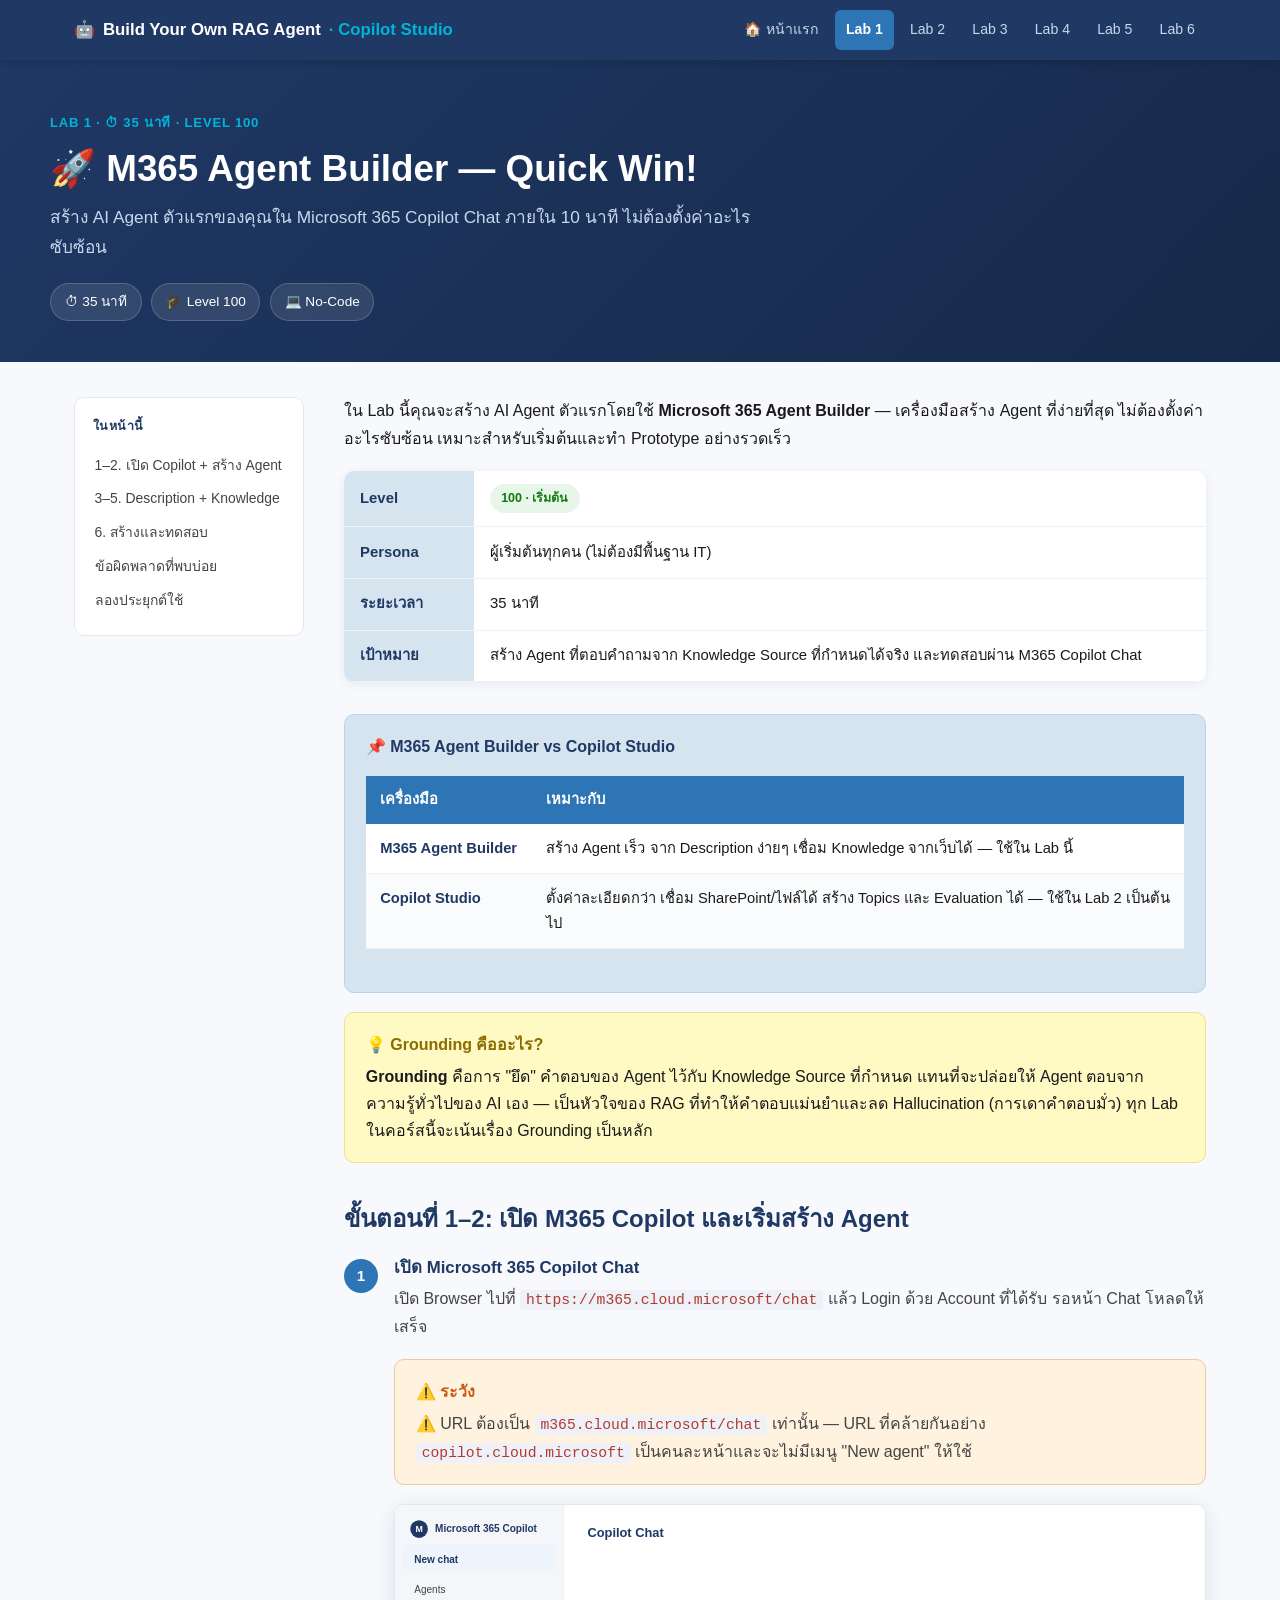
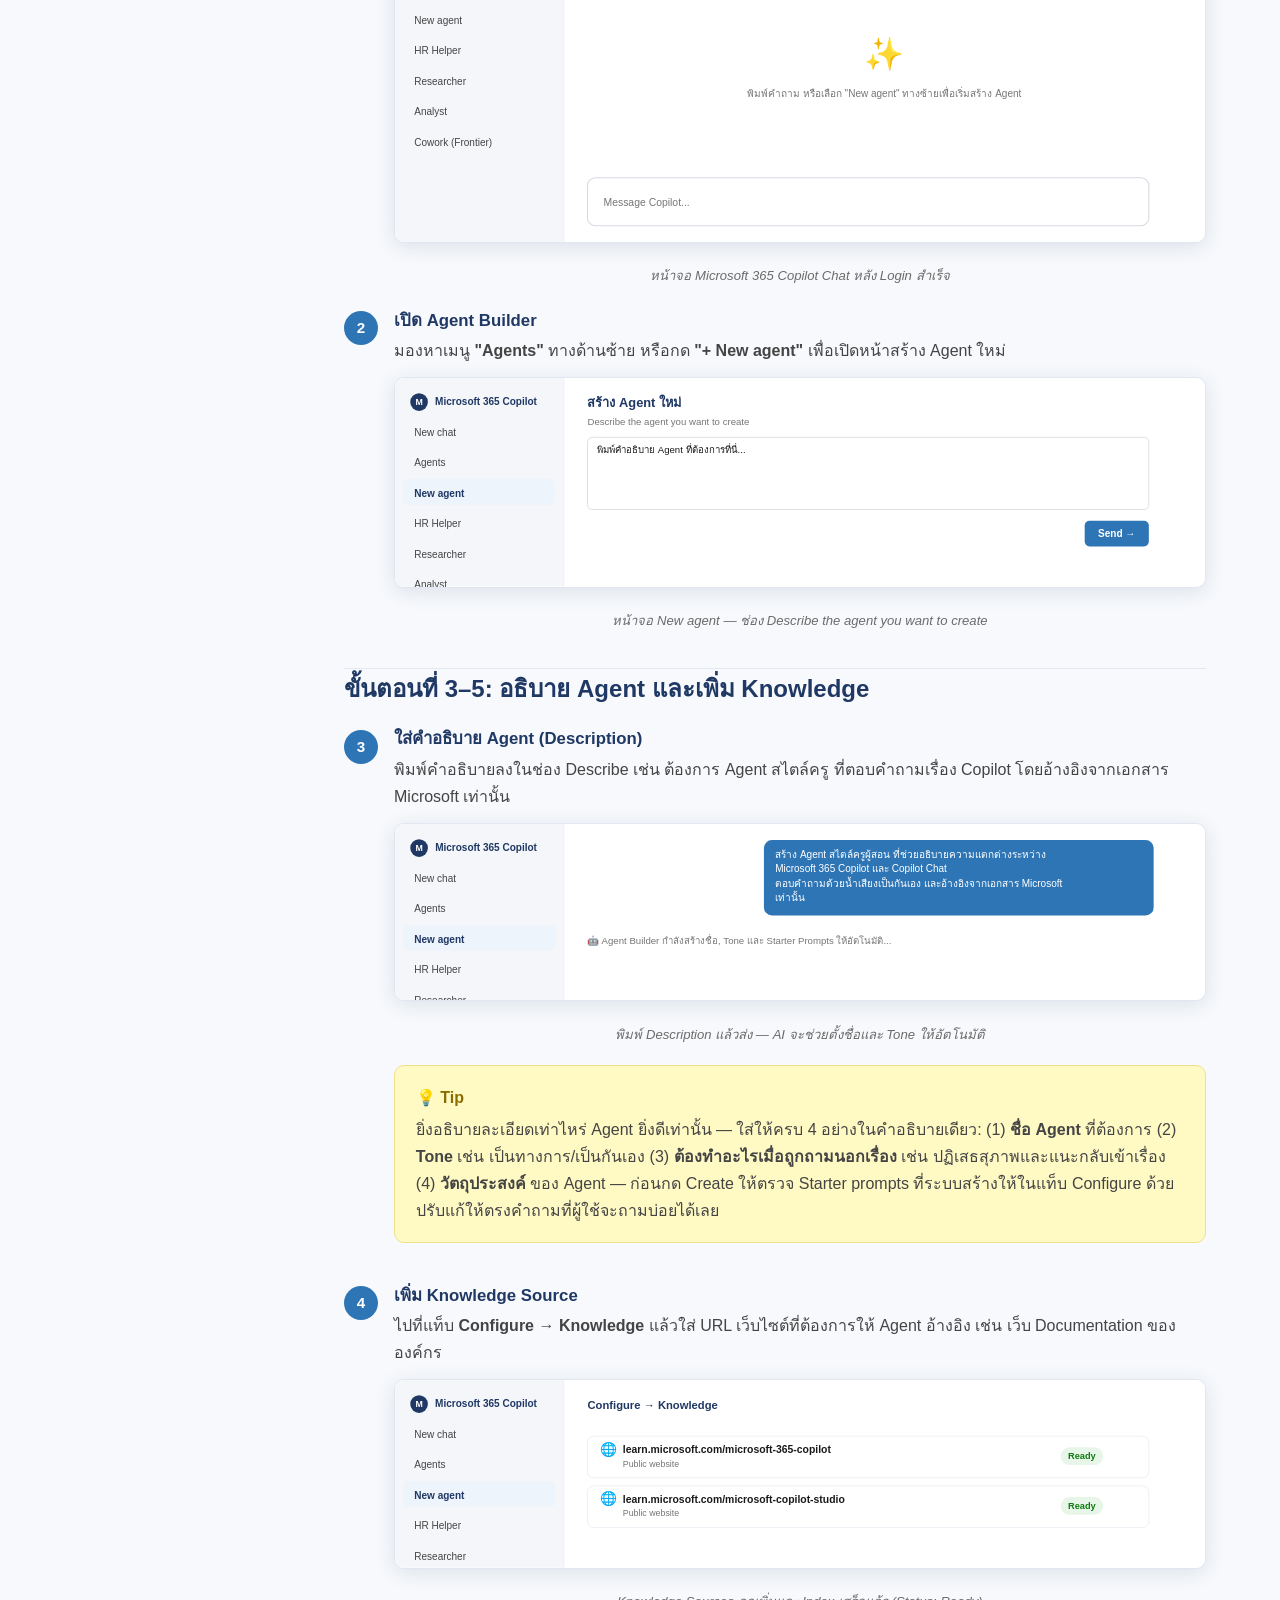
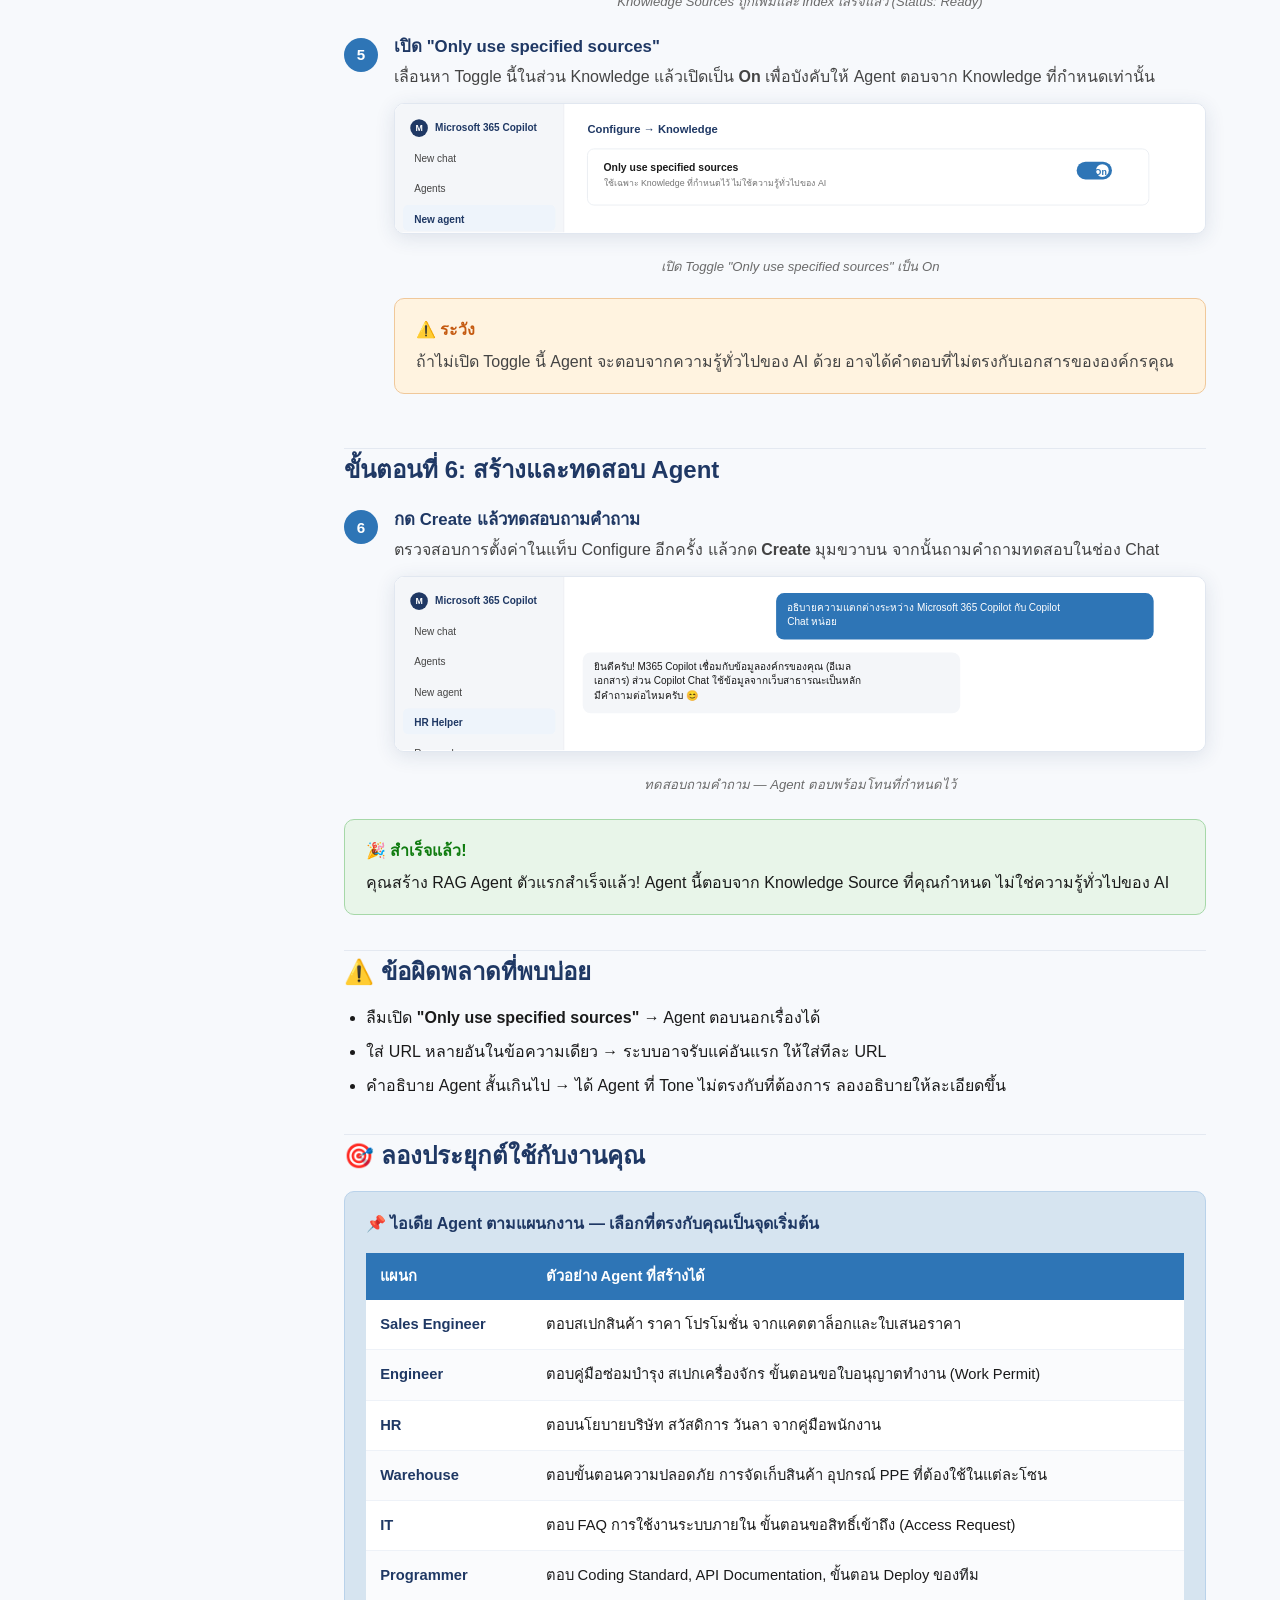
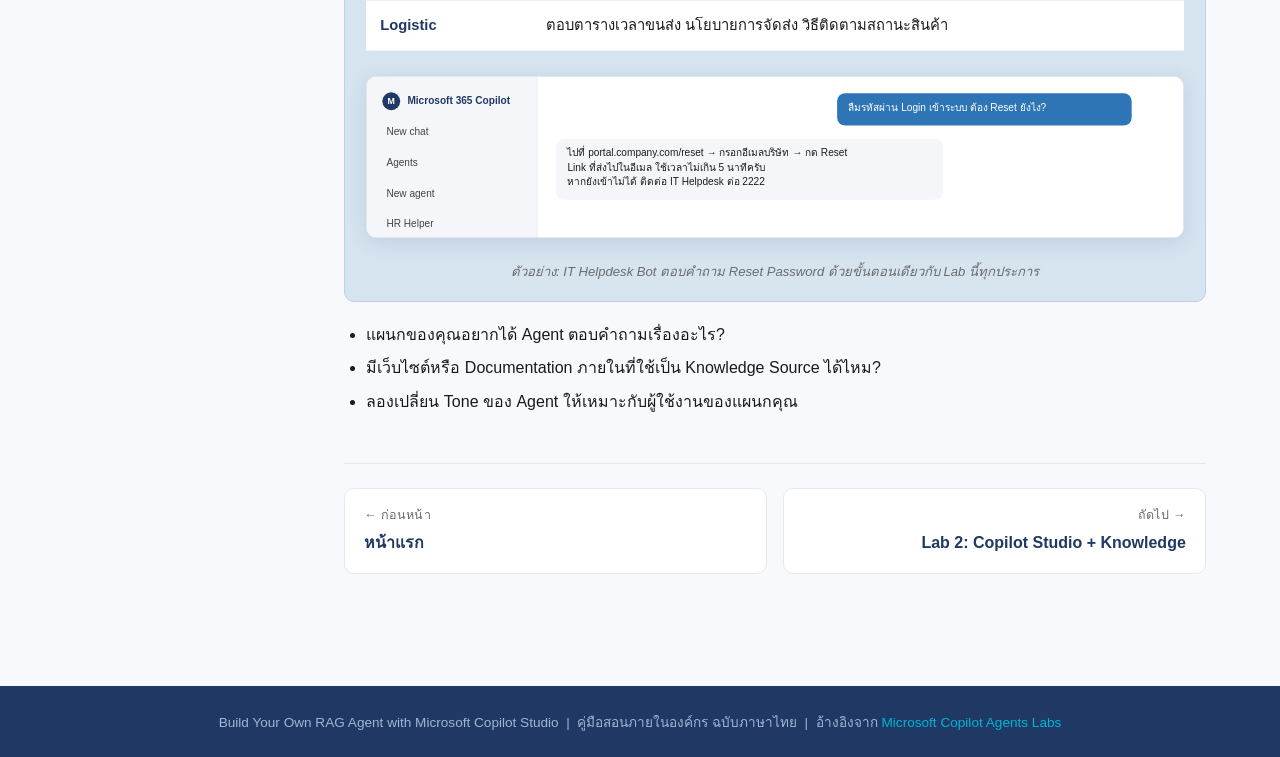
==== commit 83b1cdbb: "Enhance Lab Content and Mockups Across Multiple Pages - Added tips and notes in lab 6 to improve use" ====
--- a/website/lab1.html
+++ b/website/lab1.html
@@ -36,11 +36,22 @@
     
   </div>
 
+    <div class="box box-tip">
+    <div class="box-title">💡 Grounding คืออะไร?</div>
+    
+      <p><strong>Grounding</strong> คือการ "ยึด" คำตอบของ Agent ไว้กับ Knowledge Source ที่กำหนด แทนที่จะปล่อยให้ Agent ตอบจากความรู้ทั่วไปของ AI เอง — เป็นหัวใจของ RAG ที่ทำให้คำตอบแม่นยำและลด Hallucination (การเดาคำตอบมั่ว) ทุก Lab ในคอร์สนี้จะเน้นเรื่อง Grounding เป็นหลัก</p>
+    
+  </div>
+
     <h2 id="step1">ขั้นตอนที่ 1–2: เปิด M365 Copilot และเริ่มสร้าง Agent</h2>
     <div class="step">
     <div class="step-num">1</div>
     <div class="step-body"><h4>เปิด Microsoft 365 Copilot Chat</h4>
       <p>เปิด Browser ไปที่ <code>https://m365.cloud.microsoft/chat</code> แล้ว Login ด้วย Account ที่ได้รับ รอหน้า Chat โหลดให้เสร็จ</p>
+      <div class="box box-warn">
+    <div class="box-title">⚠️ ระวัง</div>
+    <p>⚠️ URL ต้องเป็น <code>m365.cloud.microsoft/chat</code> เท่านั้น — URL ที่คล้ายกันอย่าง <code>copilot.cloud.microsoft</code> เป็นคนละหน้าและจะไม่มีเมนู "New agent" ให้ใช้</p>
+  </div>
       <div class="mockup"><svg viewBox="0 0 1010 420" xmlns="http://www.w3.org/2000/svg" font-family="Segoe UI, Tahoma, sans-serif">
     <rect width="1010" height="420" fill="#FFFFFF"/>
     <rect width="210" height="420" fill="#F4F6F9"/>
@@ -120,7 +131,7 @@
   </svg></div><div class="mockup-caption">พิมพ์ Description แล้วส่ง — AI จะช่วยตั้งชื่อและ Tone ให้อัตโนมัติ</div>
       <div class="box box-tip">
     <div class="box-title">💡 Tip</div>
-    <p>ยิ่งอธิบายละเอียดเท่าไหร่ Agent ยิ่งดีเท่านั้น — ใส่ชื่อ Agent, Tone (เป็นทางการ/เป็นกันเอง) และวัตถุประสงค์ให้ครบในคำอธิบายเดียว</p>
+    <p>ยิ่งอธิบายละเอียดเท่าไหร่ Agent ยิ่งดีเท่านั้น — ใส่ให้ครบ 4 อย่างในคำอธิบายเดียว: (1) <strong>ชื่อ Agent</strong> ที่ต้องการ (2) <strong>Tone</strong> เช่น เป็นทางการ/เป็นกันเอง (3) <strong>ต้องทำอะไรเมื่อถูกถามนอกเรื่อง</strong> เช่น ปฏิเสธสุภาพและแนะกลับเข้าเรื่อง (4) <strong>วัตถุประสงค์</strong> ของ Agent — ก่อนกด Create ให้ตรวจ Starter prompts ที่ระบบสร้างให้ในแท็บ Configure ด้วย ปรับแก้ให้ตรงคำถามที่ผู้ใช้จะถามบ่อยได้เลย</p>
   </div>
     </div>
   </div>
@@ -229,6 +240,32 @@
     </ul>
 
     <h2 id="challenge">🎯 ลองประยุกต์ใช้กับงานคุณ</h2>
+    <div class="box box-note">
+    <div class="box-title">📌 ไอเดีย Agent ตามแผนกงาน — เลือกที่ตรงกับคุณเป็นจุดเริ่มต้น</div>
+    
+      <table class="concept-table">
+    <thead><tr><th>แผนก</th><th>ตัวอย่าง Agent ที่สร้างได้</th></tr></thead>
+    <tbody><tr><td class="term">Sales Engineer</td><td>ตอบสเปกสินค้า ราคา โปรโมชั่น จากแคตตาล็อกและใบเสนอราคา</td></tr><tr><td class="term">Engineer</td><td>ตอบคู่มือซ่อมบำรุง สเปกเครื่องจักร ขั้นตอนขอใบอนุญาตทำงาน (Work Permit)</td></tr><tr><td class="term">HR</td><td>ตอบนโยบายบริษัท สวัสดิการ วันลา จากคู่มือพนักงาน</td></tr><tr><td class="term">Warehouse</td><td>ตอบขั้นตอนความปลอดภัย การจัดเก็บสินค้า อุปกรณ์ PPE ที่ต้องใช้ในแต่ละโซน</td></tr><tr><td class="term">IT</td><td>ตอบ FAQ การใช้งานระบบภายใน ขั้นตอนขอสิทธิ์เข้าถึง (Access Request)</td></tr><tr><td class="term">Programmer</td><td>ตอบ Coding Standard, API Documentation, ขั้นตอน Deploy ของทีม</td></tr><tr><td class="term">Logistic</td><td>ตอบตารางเวลาขนส่ง นโยบายการจัดส่ง วิธีติดตามสถานะสินค้า</td></tr></tbody>
+  </table>
+      <div class="mockup"><svg viewBox="0 0 1010 198" xmlns="http://www.w3.org/2000/svg" font-family="Segoe UI, Tahoma, sans-serif">
+    <rect width="1010" height="198" fill="#FFFFFF"/>
+    <rect width="210" height="198" fill="#F4F6F9"/>
+    <rect x="210" width="1" height="198" fill="#E8EBF0"/>
+    <circle cx="30" cy="30" r="11" fill="#1F3864"/>
+    <text x="30" y="34" font-size="11" fill="#FFFFFF" text-anchor="middle" font-weight="700">M</text>
+    <text x="50" y="34" font-family="Segoe UI, Tahoma, sans-serif" font-size="12.5" font-weight="700" fill="#1F3864" text-anchor="start" style="">Microsoft 365 Copilot</text>
+    
+      <text x="24" y="72" font-family="Segoe UI, Tahoma, sans-serif" font-size="12.5" font-weight="400" fill="#444444" text-anchor="start" style="">New chat</text>
+      <text x="24" y="110" font-family="Segoe UI, Tahoma, sans-serif" font-size="12.5" font-weight="400" fill="#444444" text-anchor="start" style="">Agents</text>
+      <text x="24" y="148" font-family="Segoe UI, Tahoma, sans-serif" font-size="12.5" font-weight="400" fill="#444444" text-anchor="start" style="">New agent</text>
+      <text x="24" y="186" font-family="Segoe UI, Tahoma, sans-serif" font-size="12.5" font-weight="400" fill="#444444" text-anchor="start" style="">HR Helper</text>
+      <text x="24" y="224" font-family="Segoe UI, Tahoma, sans-serif" font-size="12.5" font-weight="400" fill="#444444" text-anchor="start" style="">Researcher</text>
+      <text x="24" y="262" font-family="Segoe UI, Tahoma, sans-serif" font-size="12.5" font-weight="400" fill="#444444" text-anchor="start" style="">Analyst</text>
+      <text x="24" y="300" font-family="Segoe UI, Tahoma, sans-serif" font-size="12.5" font-weight="400" fill="#444444" text-anchor="start" style="">Cowork (Frontier)</text>
+    <g transform="translate(210, 0)"><rect x="371.6" y="20" width="364.4" height="40" rx="10" ry="10" fill="#2E75B6" stroke="none" stroke-width="1"/><text x="385.6" y="42" font-family="Segoe UI, Tahoma, sans-serif" font-size="12.5" font-weight="400" fill="#FFFFFF" text-anchor="start" style="">ลืมรหัสผ่าน Login เข้าระบบ ต้อง Reset ยังไง?</text><rect x="24" y="76" width="478.4" height="76" rx="10" ry="10" fill="#F4F6F9" stroke="none" stroke-width="1"/><text x="38" y="98" font-family="Segoe UI, Tahoma, sans-serif" font-size="12.5" font-weight="400" fill="#1A1A1A" text-anchor="start" style="">ไปที่ portal.company.com/reset → กรอกอีเมลบริษัท → กด Reset</text><text x="38" y="116" font-family="Segoe UI, Tahoma, sans-serif" font-size="12.5" font-weight="400" fill="#1A1A1A" text-anchor="start" style="">Link ที่ส่งไปในอีเมล ใช้เวลาไม่เกิน 5 นาทีครับ</text><text x="38" y="134" font-family="Segoe UI, Tahoma, sans-serif" font-size="12.5" font-weight="400" fill="#1A1A1A" text-anchor="start" style="">หากยังเข้าไม่ได้ ติดต่อ IT Helpdesk ต่อ 2222</text></g>
+  </svg></div><div class="mockup-caption">ตัวอย่าง: IT Helpdesk Bot ตอบคำถาม Reset Password ด้วยขั้นตอนเดียวกับ Lab นี้ทุกประการ</div>
+    
+  </div>
     <ul>
       <li>แผนกของคุณอยากได้ Agent ตอบคำถามเรื่องอะไร?</li>
       <li>มีเว็บไซต์หรือ Documentation ภายในที่ใช้เป็น Knowledge Source ได้ไหม?</li>
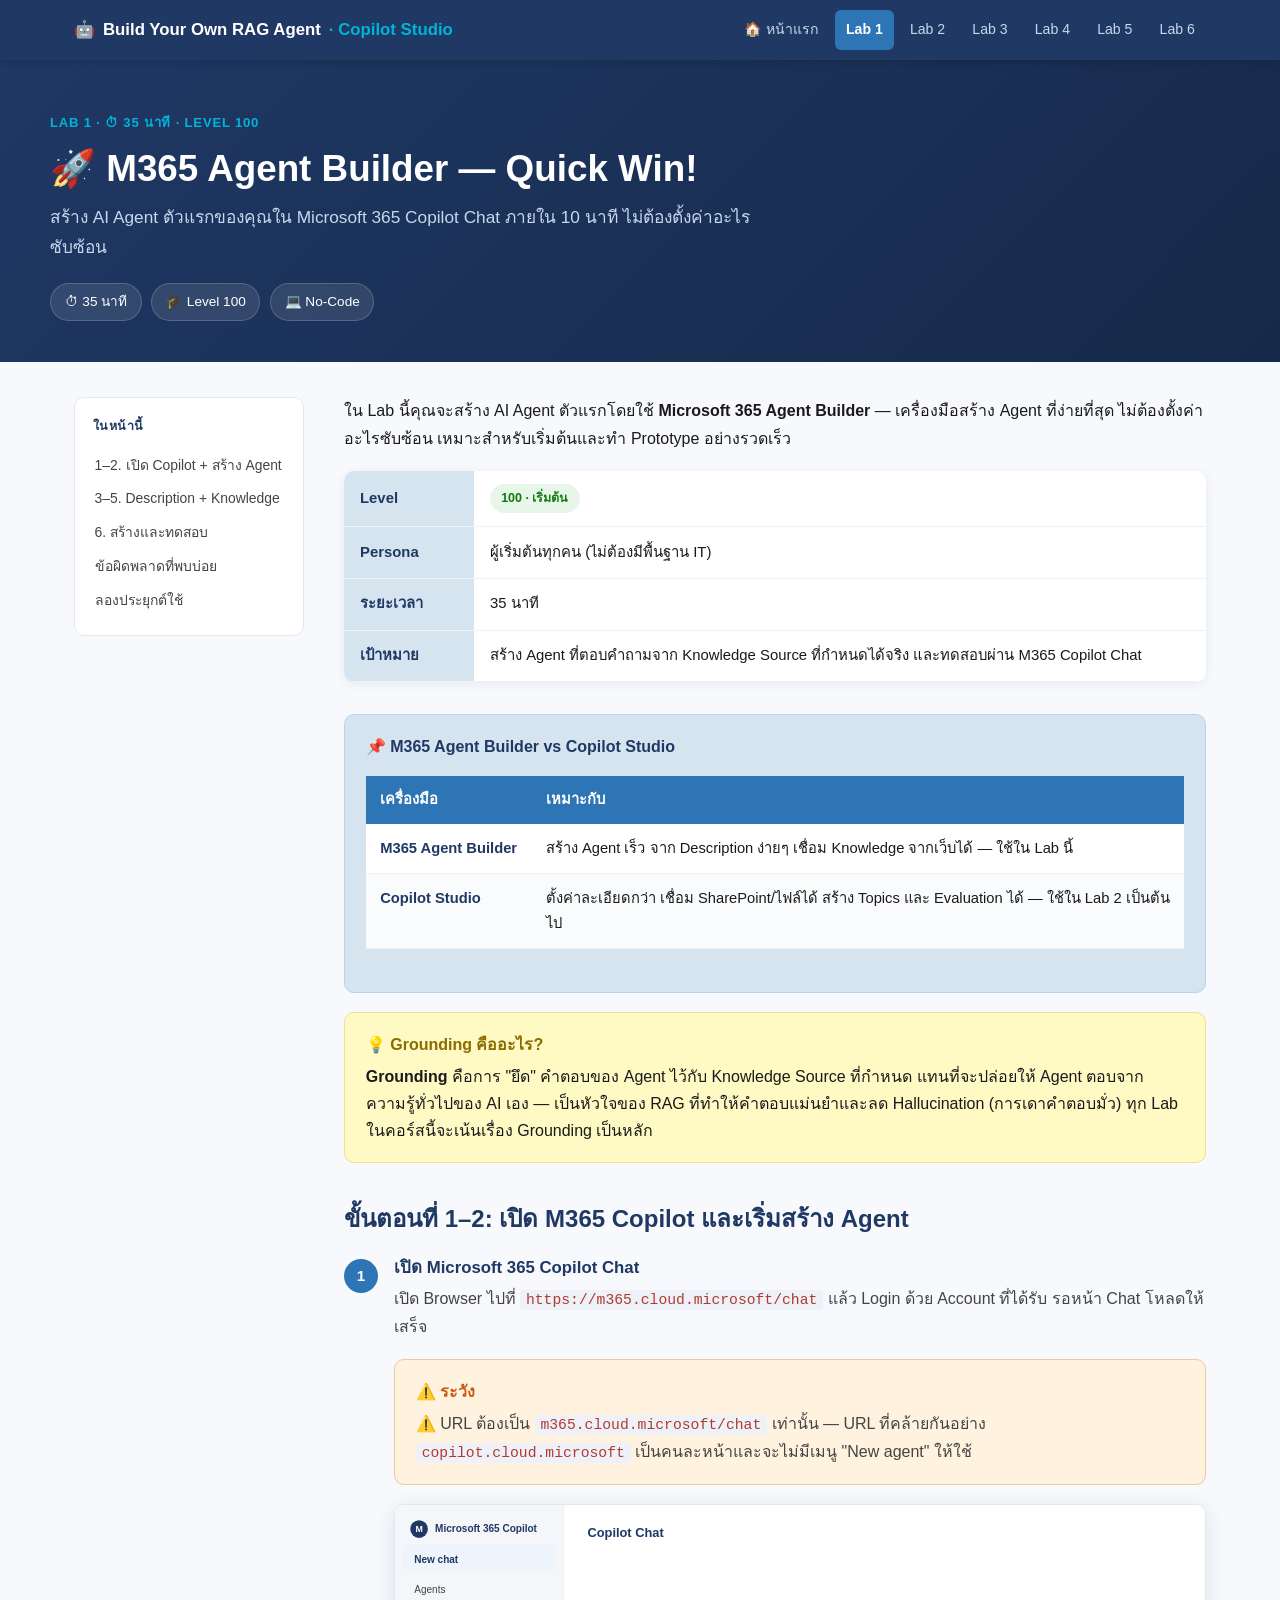
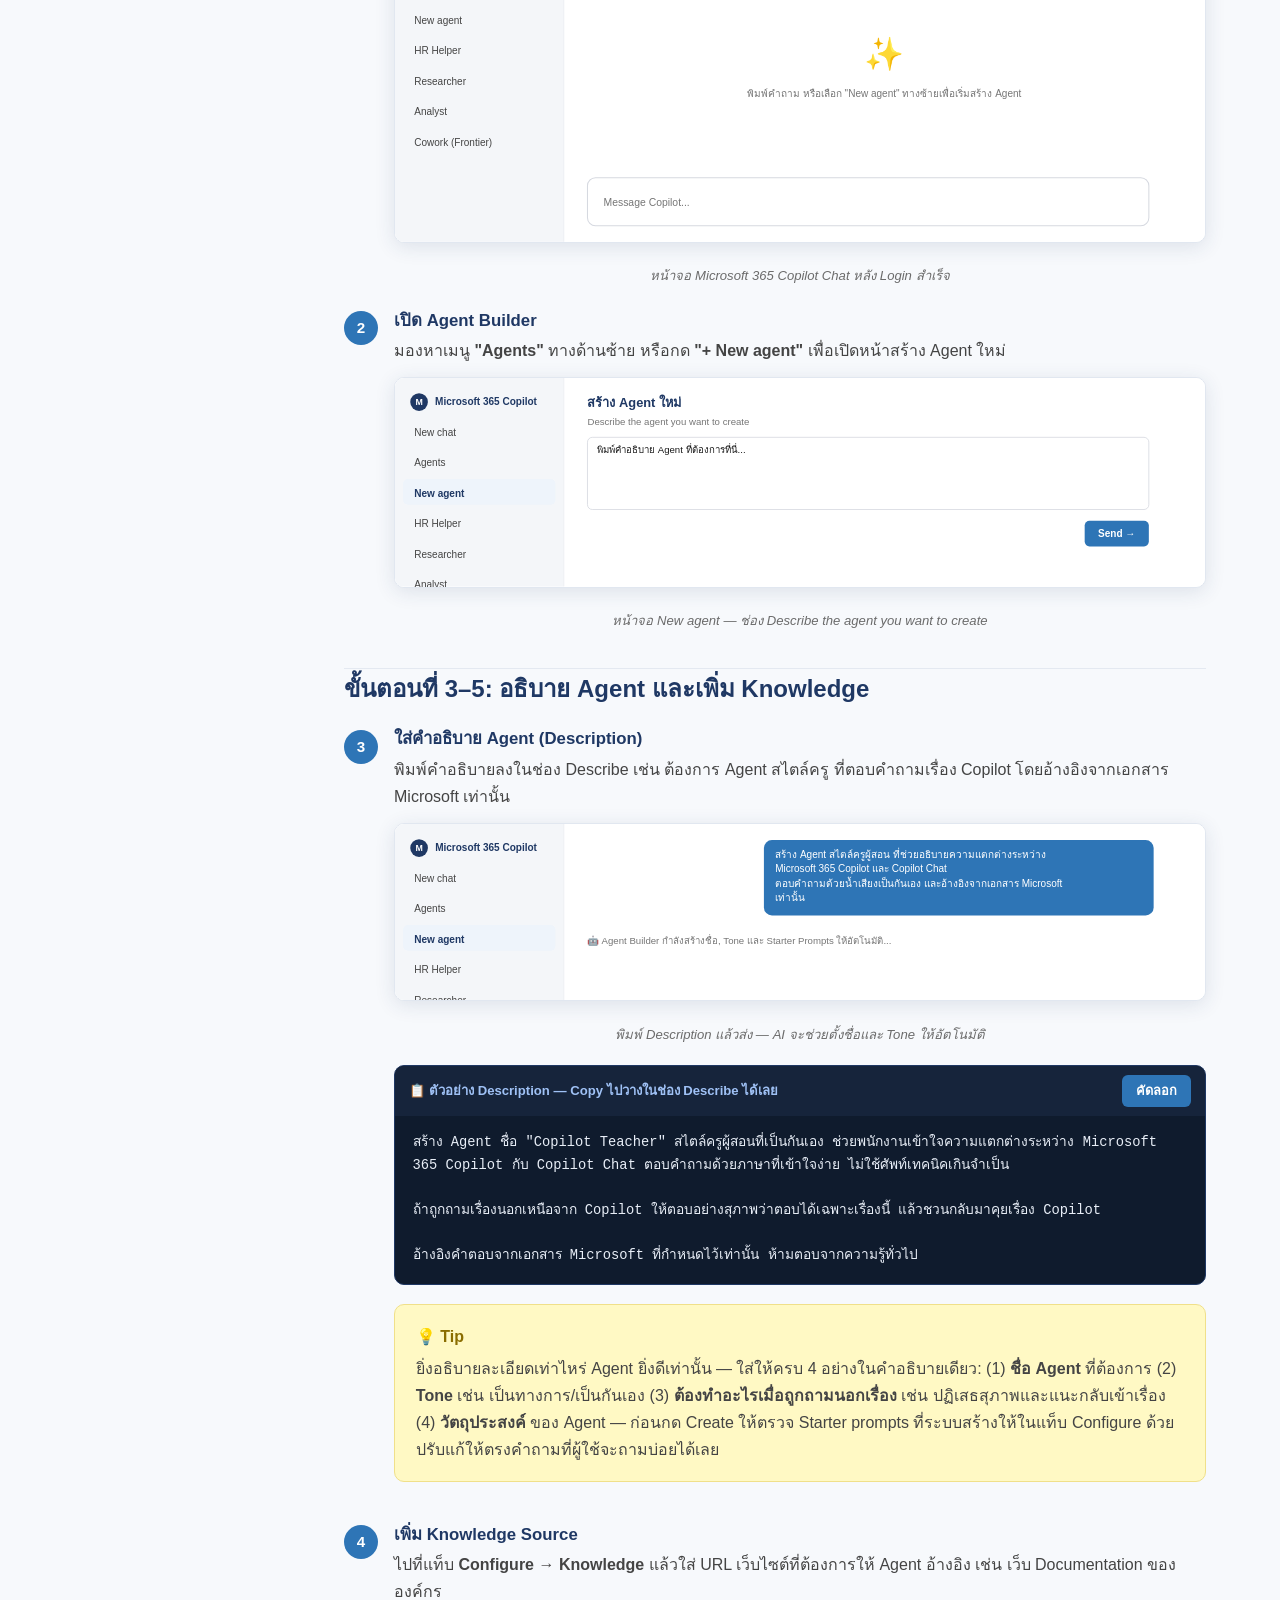
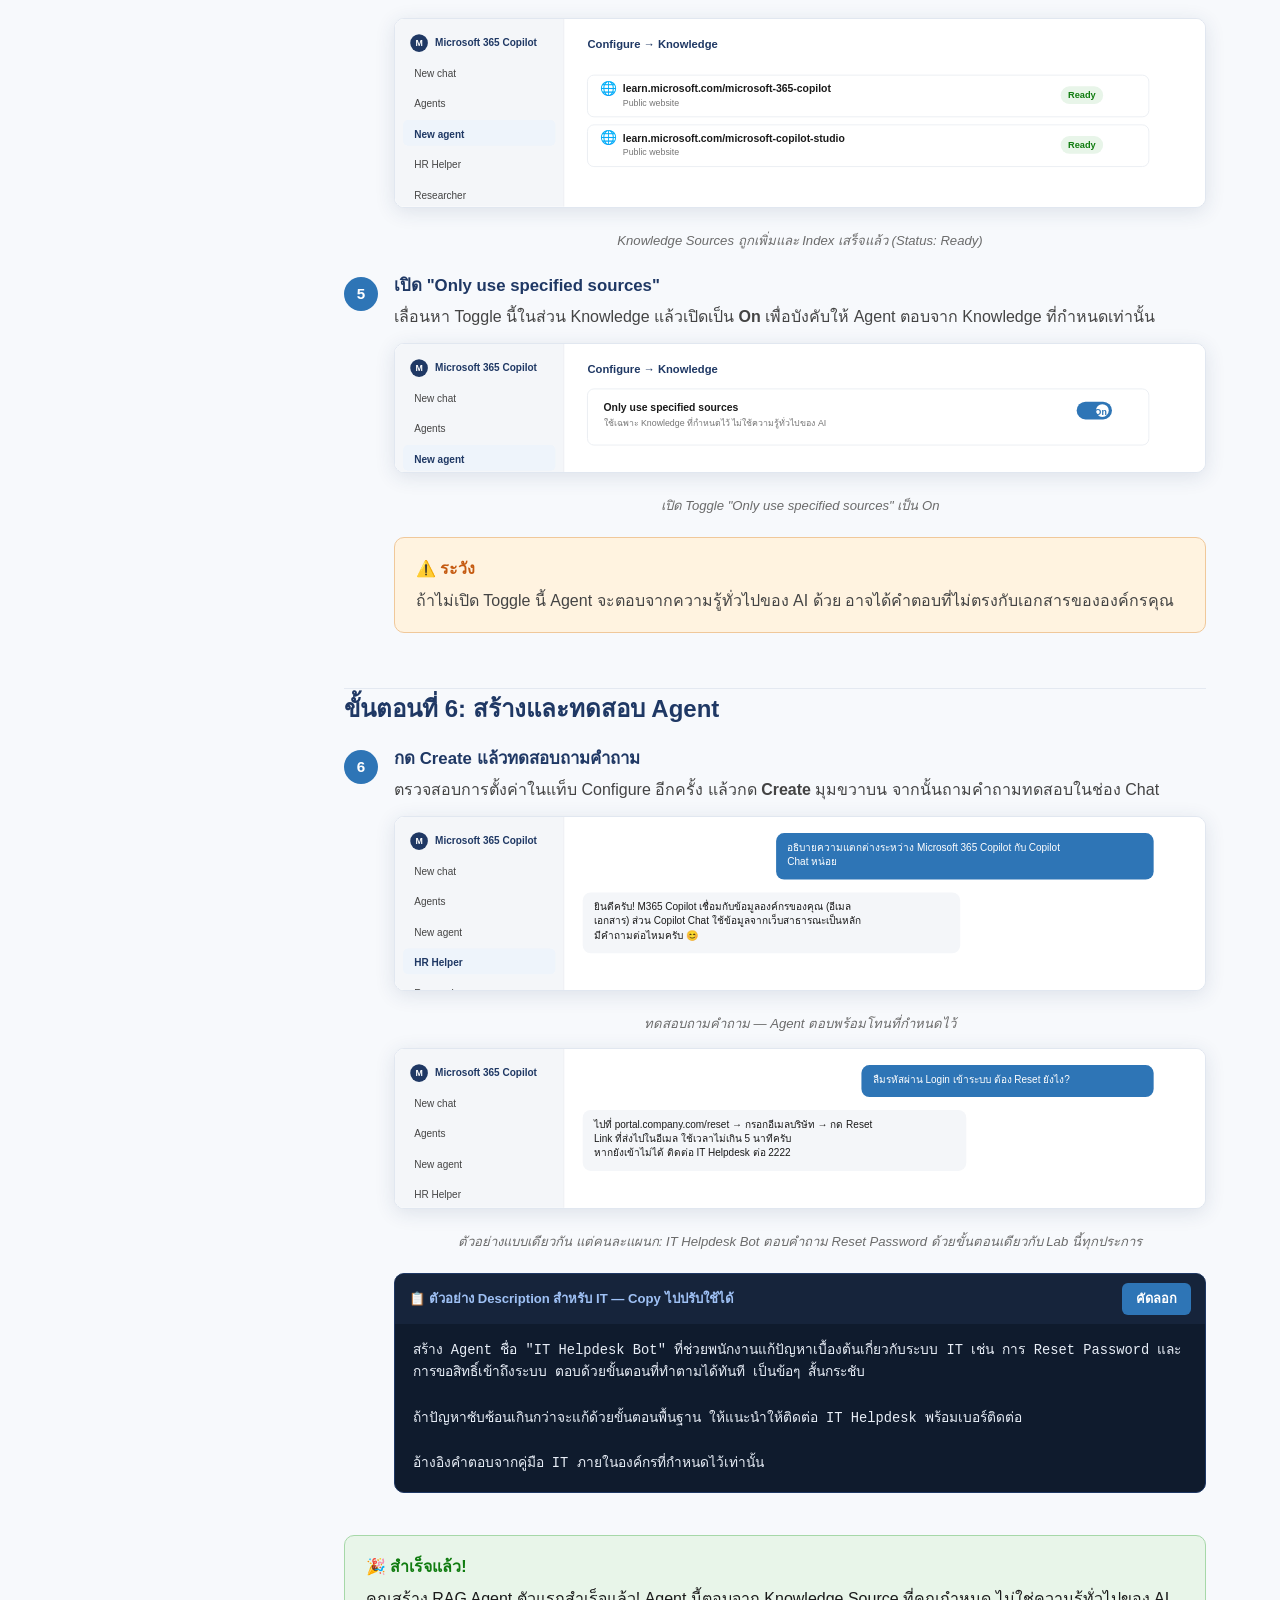
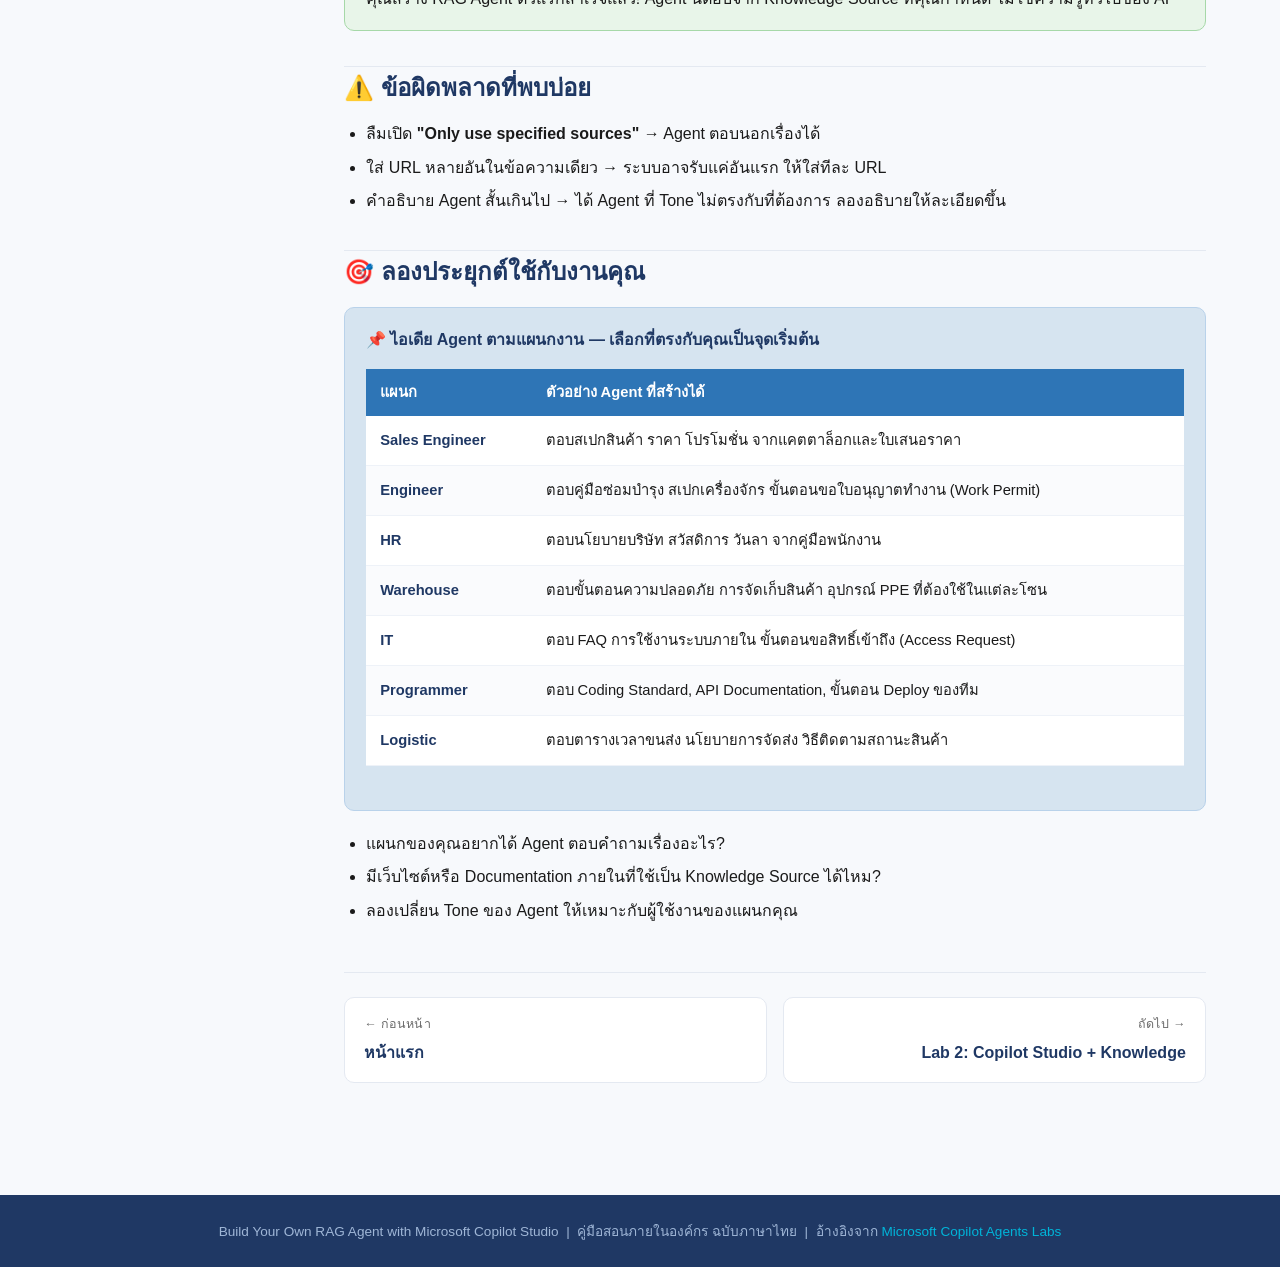
==== commit d317fad8: "Add prompt box functionality and examples across multiple lab pages - Implemented a new prompt box c" ====
--- a/website/lab1.html
+++ b/website/lab1.html
@@ -129,6 +129,17 @@
     <g transform="translate(210, 0)"><rect x="250" y="20" width="486" height="94" rx="10" ry="10" fill="#2E75B6" stroke="none" stroke-width="1"/><text x="264" y="42" font-family="Segoe UI, Tahoma, sans-serif" font-size="12.5" font-weight="400" fill="#FFFFFF" text-anchor="start" style="">สร้าง Agent สไตล์ครูผู้สอน ที่ช่วยอธิบายความแตกต่างระหว่าง</text><text x="264" y="60" font-family="Segoe UI, Tahoma, sans-serif" font-size="12.5" font-weight="400" fill="#FFFFFF" text-anchor="start" style="">Microsoft 365 Copilot และ Copilot Chat</text><text x="264" y="78" font-family="Segoe UI, Tahoma, sans-serif" font-size="12.5" font-weight="400" fill="#FFFFFF" text-anchor="start" style="">ตอบคำถามด้วยน้ำเสียงเป็นกันเอง และอ้างอิงจากเอกสาร Microsoft</text><text x="264" y="96" font-family="Segoe UI, Tahoma, sans-serif" font-size="12.5" font-weight="400" fill="#FFFFFF" text-anchor="start" style="">เท่านั้น</text>
     <text x="30" y="150" font-family="Segoe UI, Tahoma, sans-serif" font-size="12" font-weight="400" fill="#767676" text-anchor="start" style="">🤖 Agent Builder กำลังสร้างชื่อ, Tone และ Starter Prompts ให้อัตโนมัติ...</text></g>
   </svg></div><div class="mockup-caption">พิมพ์ Description แล้วส่ง — AI จะช่วยตั้งชื่อและ Tone ให้อัตโนมัติ</div>
+      <div class="prompt-box">
+    <div class="prompt-box-header">
+      <span class="prompt-box-label">📋 ตัวอย่าง Description — Copy ไปวางในช่อง Describe ได้เลย</span>
+      <button class="prompt-copy-btn" onclick="copyPromptBox(this)">คัดลอก</button>
+    </div>
+    <pre class="prompt-box-text">สร้าง Agent ชื่อ "Copilot Teacher" สไตล์ครูผู้สอนที่เป็นกันเอง ช่วยพนักงานเข้าใจความแตกต่างระหว่าง Microsoft 365 Copilot กับ Copilot Chat ตอบคำถามด้วยภาษาที่เข้าใจง่าย ไม่ใช้ศัพท์เทคนิคเกินจำเป็น
+
+ถ้าถูกถามเรื่องนอกเหนือจาก Copilot ให้ตอบอย่างสุภาพว่าตอบได้เฉพาะเรื่องนี้ แล้วชวนกลับมาคุยเรื่อง Copilot
+
+อ้างอิงคำตอบจากเอกสาร Microsoft ที่กำหนดไว้เท่านั้น ห้ามตอบจากความรู้ทั่วไป</pre>
+  </div>
       <div class="box box-tip">
     <div class="box-title">💡 Tip</div>
     <p>ยิ่งอธิบายละเอียดเท่าไหร่ Agent ยิ่งดีเท่านั้น — ใส่ให้ครบ 4 อย่างในคำอธิบายเดียว: (1) <strong>ชื่อ Agent</strong> ที่ต้องการ (2) <strong>Tone</strong> เช่น เป็นทางการ/เป็นกันเอง (3) <strong>ต้องทำอะไรเมื่อถูกถามนอกเรื่อง</strong> เช่น ปฏิเสธสุภาพและแนะกลับเข้าเรื่อง (4) <strong>วัตถุประสงค์</strong> ของ Agent — ก่อนกด Create ให้ตรวจ Starter prompts ที่ระบบสร้างให้ในแท็บ Configure ด้วย ปรับแก้ให้ตรงคำถามที่ผู้ใช้จะถามบ่อยได้เลย</p>
@@ -224,6 +235,34 @@
       <text x="24" y="300" font-family="Segoe UI, Tahoma, sans-serif" font-size="12.5" font-weight="400" fill="#444444" text-anchor="start" style="">Cowork (Frontier)</text>
     <g transform="translate(210, 0)"><rect x="265.20000000000005" y="20" width="470.79999999999995" height="58" rx="10" ry="10" fill="#2E75B6" stroke="none" stroke-width="1"/><text x="279.20000000000005" y="42" font-family="Segoe UI, Tahoma, sans-serif" font-size="12.5" font-weight="400" fill="#FFFFFF" text-anchor="start" style="">อธิบายความแตกต่างระหว่าง Microsoft 365 Copilot กับ Copilot</text><text x="279.20000000000005" y="60" font-family="Segoe UI, Tahoma, sans-serif" font-size="12.5" font-weight="400" fill="#FFFFFF" text-anchor="start" style="">Chat หน่อย</text><rect x="24" y="94" width="470.79999999999995" height="76" rx="10" ry="10" fill="#F4F6F9" stroke="none" stroke-width="1"/><text x="38" y="116" font-family="Segoe UI, Tahoma, sans-serif" font-size="12.5" font-weight="400" fill="#1A1A1A" text-anchor="start" style="">ยินดีครับ! M365 Copilot เชื่อมกับข้อมูลองค์กรของคุณ (อีเมล</text><text x="38" y="134" font-family="Segoe UI, Tahoma, sans-serif" font-size="12.5" font-weight="400" fill="#1A1A1A" text-anchor="start" style="">เอกสาร) ส่วน Copilot Chat ใช้ข้อมูลจากเว็บสาธารณะเป็นหลัก</text><text x="38" y="152" font-family="Segoe UI, Tahoma, sans-serif" font-size="12.5" font-weight="400" fill="#1A1A1A" text-anchor="start" style="">มีคำถามต่อไหมครับ 😊</text></g>
   </svg></div><div class="mockup-caption">ทดสอบถามคำถาม — Agent ตอบพร้อมโทนที่กำหนดไว้</div>
+      <div class="mockup"><svg viewBox="0 0 1010 198" xmlns="http://www.w3.org/2000/svg" font-family="Segoe UI, Tahoma, sans-serif">
+    <rect width="1010" height="198" fill="#FFFFFF"/>
+    <rect width="210" height="198" fill="#F4F6F9"/>
+    <rect x="210" width="1" height="198" fill="#E8EBF0"/>
+    <circle cx="30" cy="30" r="11" fill="#1F3864"/>
+    <text x="30" y="34" font-size="11" fill="#FFFFFF" text-anchor="middle" font-weight="700">M</text>
+    <text x="50" y="34" font-family="Segoe UI, Tahoma, sans-serif" font-size="12.5" font-weight="700" fill="#1F3864" text-anchor="start" style="">Microsoft 365 Copilot</text>
+    
+      <text x="24" y="72" font-family="Segoe UI, Tahoma, sans-serif" font-size="12.5" font-weight="400" fill="#444444" text-anchor="start" style="">New chat</text>
+      <text x="24" y="110" font-family="Segoe UI, Tahoma, sans-serif" font-size="12.5" font-weight="400" fill="#444444" text-anchor="start" style="">Agents</text>
+      <text x="24" y="148" font-family="Segoe UI, Tahoma, sans-serif" font-size="12.5" font-weight="400" fill="#444444" text-anchor="start" style="">New agent</text>
+      <text x="24" y="186" font-family="Segoe UI, Tahoma, sans-serif" font-size="12.5" font-weight="400" fill="#444444" text-anchor="start" style="">HR Helper</text>
+      <text x="24" y="224" font-family="Segoe UI, Tahoma, sans-serif" font-size="12.5" font-weight="400" fill="#444444" text-anchor="start" style="">Researcher</text>
+      <text x="24" y="262" font-family="Segoe UI, Tahoma, sans-serif" font-size="12.5" font-weight="400" fill="#444444" text-anchor="start" style="">Analyst</text>
+      <text x="24" y="300" font-family="Segoe UI, Tahoma, sans-serif" font-size="12.5" font-weight="400" fill="#444444" text-anchor="start" style="">Cowork (Frontier)</text>
+    <g transform="translate(210, 0)"><rect x="371.6" y="20" width="364.4" height="40" rx="10" ry="10" fill="#2E75B6" stroke="none" stroke-width="1"/><text x="385.6" y="42" font-family="Segoe UI, Tahoma, sans-serif" font-size="12.5" font-weight="400" fill="#FFFFFF" text-anchor="start" style="">ลืมรหัสผ่าน Login เข้าระบบ ต้อง Reset ยังไง?</text><rect x="24" y="76" width="478.4" height="76" rx="10" ry="10" fill="#F4F6F9" stroke="none" stroke-width="1"/><text x="38" y="98" font-family="Segoe UI, Tahoma, sans-serif" font-size="12.5" font-weight="400" fill="#1A1A1A" text-anchor="start" style="">ไปที่ portal.company.com/reset → กรอกอีเมลบริษัท → กด Reset</text><text x="38" y="116" font-family="Segoe UI, Tahoma, sans-serif" font-size="12.5" font-weight="400" fill="#1A1A1A" text-anchor="start" style="">Link ที่ส่งไปในอีเมล ใช้เวลาไม่เกิน 5 นาทีครับ</text><text x="38" y="134" font-family="Segoe UI, Tahoma, sans-serif" font-size="12.5" font-weight="400" fill="#1A1A1A" text-anchor="start" style="">หากยังเข้าไม่ได้ ติดต่อ IT Helpdesk ต่อ 2222</text></g>
+  </svg></div><div class="mockup-caption">ตัวอย่างแบบเดียวกัน แต่คนละแผนก: IT Helpdesk Bot ตอบคำถาม Reset Password ด้วยขั้นตอนเดียวกับ Lab นี้ทุกประการ</div>
+      <div class="prompt-box">
+    <div class="prompt-box-header">
+      <span class="prompt-box-label">📋 ตัวอย่าง Description สำหรับ IT — Copy ไปปรับใช้ได้</span>
+      <button class="prompt-copy-btn" onclick="copyPromptBox(this)">คัดลอก</button>
+    </div>
+    <pre class="prompt-box-text">สร้าง Agent ชื่อ "IT Helpdesk Bot" ที่ช่วยพนักงานแก้ปัญหาเบื้องต้นเกี่ยวกับระบบ IT เช่น การ Reset Password และการขอสิทธิ์เข้าถึงระบบ ตอบด้วยขั้นตอนที่ทำตามได้ทันที เป็นข้อๆ สั้นกระชับ
+
+ถ้าปัญหาซับซ้อนเกินกว่าจะแก้ด้วยขั้นตอนพื้นฐาน ให้แนะนำให้ติดต่อ IT Helpdesk พร้อมเบอร์ติดต่อ
+
+อ้างอิงคำตอบจากคู่มือ IT ภายในองค์กรที่กำหนดไว้เท่านั้น</pre>
+  </div>
     </div>
   </div>
 
@@ -247,23 +286,6 @@
     <thead><tr><th>แผนก</th><th>ตัวอย่าง Agent ที่สร้างได้</th></tr></thead>
     <tbody><tr><td class="term">Sales Engineer</td><td>ตอบสเปกสินค้า ราคา โปรโมชั่น จากแคตตาล็อกและใบเสนอราคา</td></tr><tr><td class="term">Engineer</td><td>ตอบคู่มือซ่อมบำรุง สเปกเครื่องจักร ขั้นตอนขอใบอนุญาตทำงาน (Work Permit)</td></tr><tr><td class="term">HR</td><td>ตอบนโยบายบริษัท สวัสดิการ วันลา จากคู่มือพนักงาน</td></tr><tr><td class="term">Warehouse</td><td>ตอบขั้นตอนความปลอดภัย การจัดเก็บสินค้า อุปกรณ์ PPE ที่ต้องใช้ในแต่ละโซน</td></tr><tr><td class="term">IT</td><td>ตอบ FAQ การใช้งานระบบภายใน ขั้นตอนขอสิทธิ์เข้าถึง (Access Request)</td></tr><tr><td class="term">Programmer</td><td>ตอบ Coding Standard, API Documentation, ขั้นตอน Deploy ของทีม</td></tr><tr><td class="term">Logistic</td><td>ตอบตารางเวลาขนส่ง นโยบายการจัดส่ง วิธีติดตามสถานะสินค้า</td></tr></tbody>
   </table>
-      <div class="mockup"><svg viewBox="0 0 1010 198" xmlns="http://www.w3.org/2000/svg" font-family="Segoe UI, Tahoma, sans-serif">
-    <rect width="1010" height="198" fill="#FFFFFF"/>
-    <rect width="210" height="198" fill="#F4F6F9"/>
-    <rect x="210" width="1" height="198" fill="#E8EBF0"/>
-    <circle cx="30" cy="30" r="11" fill="#1F3864"/>
-    <text x="30" y="34" font-size="11" fill="#FFFFFF" text-anchor="middle" font-weight="700">M</text>
-    <text x="50" y="34" font-family="Segoe UI, Tahoma, sans-serif" font-size="12.5" font-weight="700" fill="#1F3864" text-anchor="start" style="">Microsoft 365 Copilot</text>
-    
-      <text x="24" y="72" font-family="Segoe UI, Tahoma, sans-serif" font-size="12.5" font-weight="400" fill="#444444" text-anchor="start" style="">New chat</text>
-      <text x="24" y="110" font-family="Segoe UI, Tahoma, sans-serif" font-size="12.5" font-weight="400" fill="#444444" text-anchor="start" style="">Agents</text>
-      <text x="24" y="148" font-family="Segoe UI, Tahoma, sans-serif" font-size="12.5" font-weight="400" fill="#444444" text-anchor="start" style="">New agent</text>
-      <text x="24" y="186" font-family="Segoe UI, Tahoma, sans-serif" font-size="12.5" font-weight="400" fill="#444444" text-anchor="start" style="">HR Helper</text>
-      <text x="24" y="224" font-family="Segoe UI, Tahoma, sans-serif" font-size="12.5" font-weight="400" fill="#444444" text-anchor="start" style="">Researcher</text>
-      <text x="24" y="262" font-family="Segoe UI, Tahoma, sans-serif" font-size="12.5" font-weight="400" fill="#444444" text-anchor="start" style="">Analyst</text>
-      <text x="24" y="300" font-family="Segoe UI, Tahoma, sans-serif" font-size="12.5" font-weight="400" fill="#444444" text-anchor="start" style="">Cowork (Frontier)</text>
-    <g transform="translate(210, 0)"><rect x="371.6" y="20" width="364.4" height="40" rx="10" ry="10" fill="#2E75B6" stroke="none" stroke-width="1"/><text x="385.6" y="42" font-family="Segoe UI, Tahoma, sans-serif" font-size="12.5" font-weight="400" fill="#FFFFFF" text-anchor="start" style="">ลืมรหัสผ่าน Login เข้าระบบ ต้อง Reset ยังไง?</text><rect x="24" y="76" width="478.4" height="76" rx="10" ry="10" fill="#F4F6F9" stroke="none" stroke-width="1"/><text x="38" y="98" font-family="Segoe UI, Tahoma, sans-serif" font-size="12.5" font-weight="400" fill="#1A1A1A" text-anchor="start" style="">ไปที่ portal.company.com/reset → กรอกอีเมลบริษัท → กด Reset</text><text x="38" y="116" font-family="Segoe UI, Tahoma, sans-serif" font-size="12.5" font-weight="400" fill="#1A1A1A" text-anchor="start" style="">Link ที่ส่งไปในอีเมล ใช้เวลาไม่เกิน 5 นาทีครับ</text><text x="38" y="134" font-family="Segoe UI, Tahoma, sans-serif" font-size="12.5" font-weight="400" fill="#1A1A1A" text-anchor="start" style="">หากยังเข้าไม่ได้ ติดต่อ IT Helpdesk ต่อ 2222</text></g>
-  </svg></div><div class="mockup-caption">ตัวอย่าง: IT Helpdesk Bot ตอบคำถาม Reset Password ด้วยขั้นตอนเดียวกับ Lab นี้ทุกประการ</div>
     
   </div>
     <ul>
@@ -278,5 +300,36 @@
 <footer class="site-footer">
   Build Your Own RAG Agent with Microsoft Copilot Studio &nbsp;|&nbsp; คู่มือสอนภายในองค์กร ฉบับภาษาไทย &nbsp;|&nbsp; อ้างอิงจาก <a href="https://microsoft.github.io/mcs-labs/" target="_blank">Microsoft Copilot Agents Labs</a>
 </footer>
+<script>
+function copyPromptBox(btn) {
+  var pre = btn.closest('.prompt-box').querySelector('.prompt-box-text');
+  var text = pre.innerText;
+  function done() {
+    var original = btn.textContent;
+    btn.textContent = '✓ คัดลอกแล้ว';
+    btn.classList.add('copied');
+    setTimeout(function () {
+      btn.textContent = original;
+      btn.classList.remove('copied');
+    }, 1500);
+  }
+  if (navigator.clipboard && navigator.clipboard.writeText) {
+    navigator.clipboard.writeText(text).then(done).catch(function () { fallbackCopyPrompt(text, done); });
+  } else {
+    fallbackCopyPrompt(text, done);
+  }
+}
+function fallbackCopyPrompt(text, cb) {
+  var ta = document.createElement('textarea');
+  ta.value = text;
+  ta.style.position = 'fixed';
+  ta.style.opacity = '0';
+  document.body.appendChild(ta);
+  ta.select();
+  try { document.execCommand('copy'); } catch (e) {}
+  document.body.removeChild(ta);
+  if (cb) cb();
+}
+</script>
 </body>
 </html>
--- a/website/assets/style.css
+++ b/website/assets/style.css
@@ -230,6 +230,52 @@
 .box-success .box-title { color: var(--green); }
 .box p:last-child { margin-bottom: 0; }
 
+/* ---------- Prompt box (copy-paste-able prompt examples) ---------- */
+.prompt-box {
+  background: #0F1B2D;
+  border-radius: var(--radius);
+  margin: 1.2rem 0;
+  overflow: hidden;
+  border: 1px solid #1F3864;
+}
+.prompt-box-header {
+  display: flex;
+  justify-content: space-between;
+  align-items: center;
+  gap: .8rem;
+  padding: .55rem .9rem;
+  background: #16243B;
+}
+.prompt-box-label {
+  color: #9FC1F5;
+  font-size: .82rem;
+  font-weight: 700;
+}
+.prompt-copy-btn {
+  flex: 0 0 auto;
+  background: var(--blue);
+  color: var(--white);
+  border: none;
+  border-radius: var(--radius-sm);
+  padding: .35rem .85rem;
+  font-size: .8rem;
+  font-weight: 700;
+  font-family: inherit;
+  cursor: pointer;
+}
+.prompt-copy-btn:hover { background: #2564A0; }
+.prompt-copy-btn.copied { background: var(--green); }
+.prompt-box-text {
+  margin: 0;
+  padding: 1rem 1.1rem;
+  color: #E8EEF7;
+  font-family: "Cascadia Code", Consolas, monospace;
+  font-size: .86rem;
+  line-height: 1.65;
+  white-space: pre-wrap;
+  word-break: break-word;
+}
+
 /* ---------- Step blocks ---------- */
 .step {
   display: flex;
@@ -436,4 +482,7 @@
 @media print {
   .topnav, .toc, .footer-nav, .site-footer { display: none; }
   .page-wrap { grid-template-columns: 1fr; }
-}
+  .prompt-copy-btn { display: none; }
+  .prompt-box, .prompt-box-text { background: #F7F9FC; color: var(--gray-900); border-color: #CCCCCC; }
+  .prompt-box-header { background: #EEF2F8; }
+}
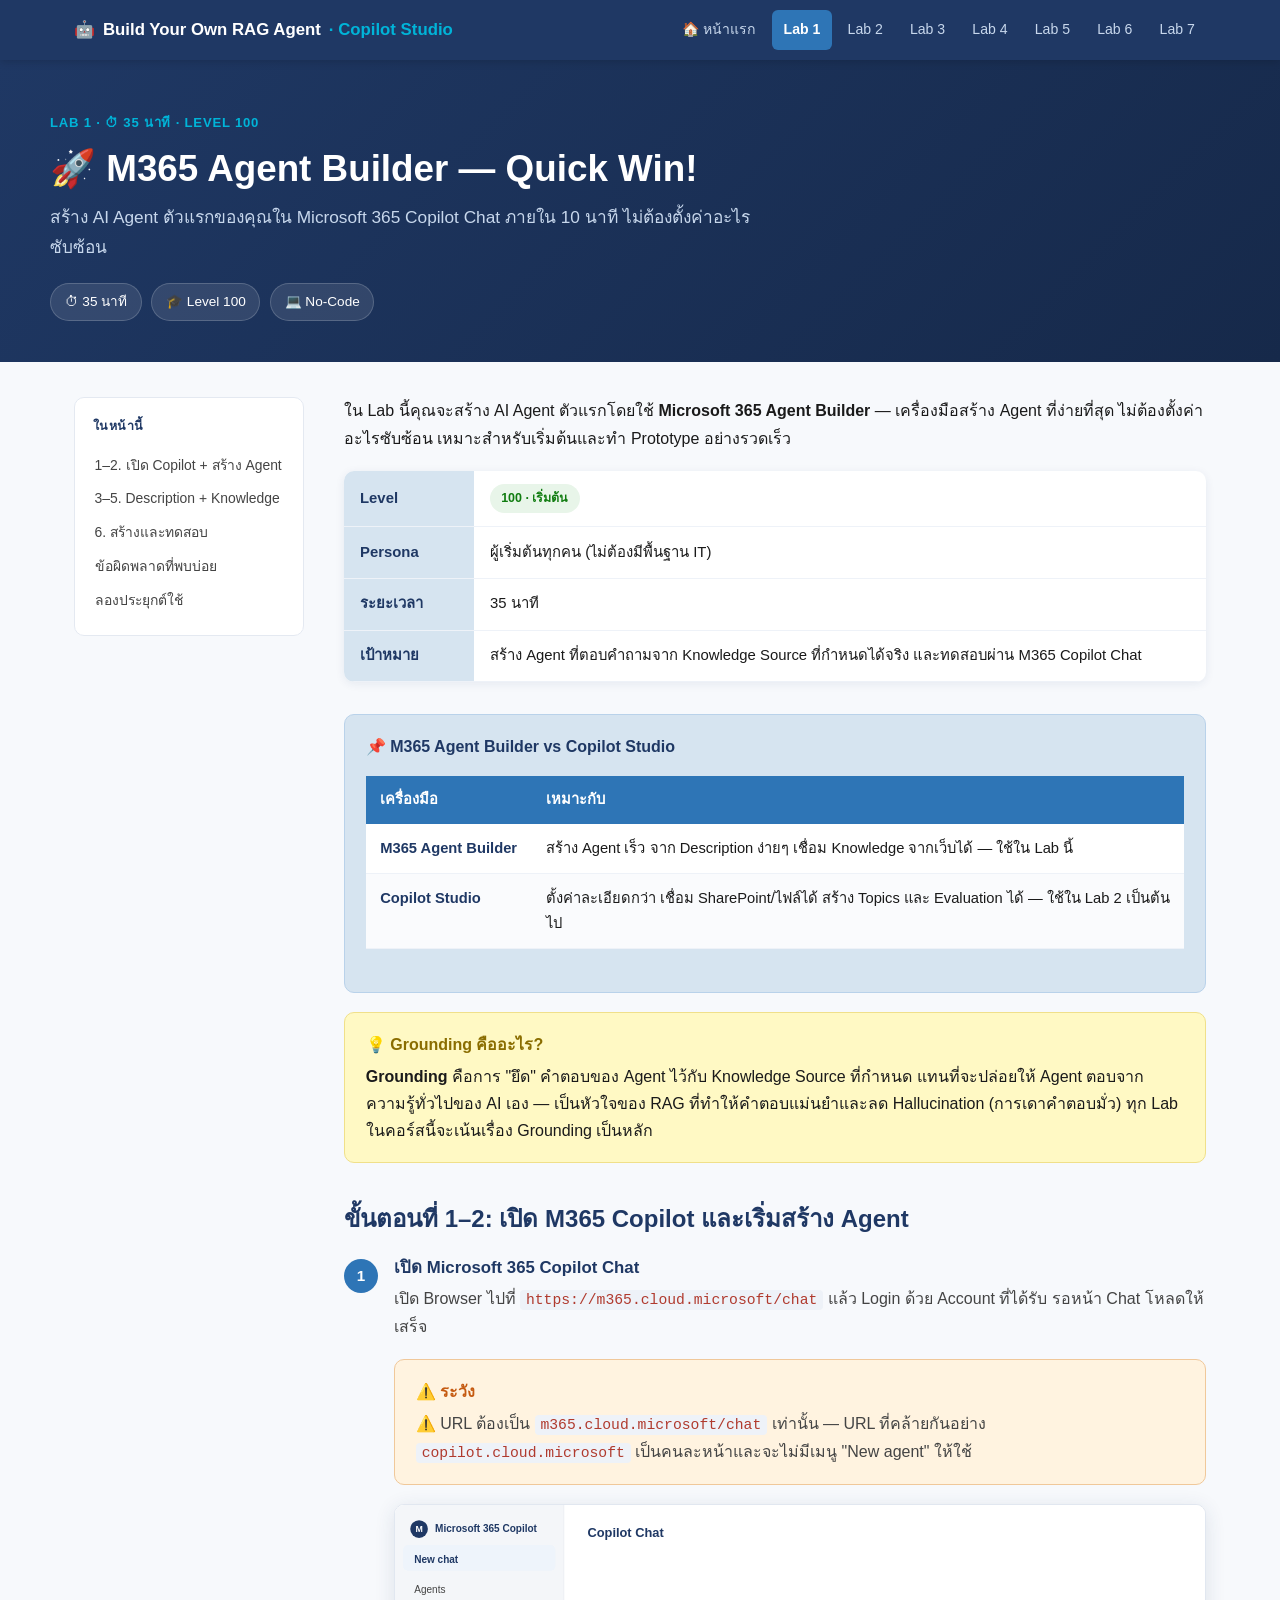
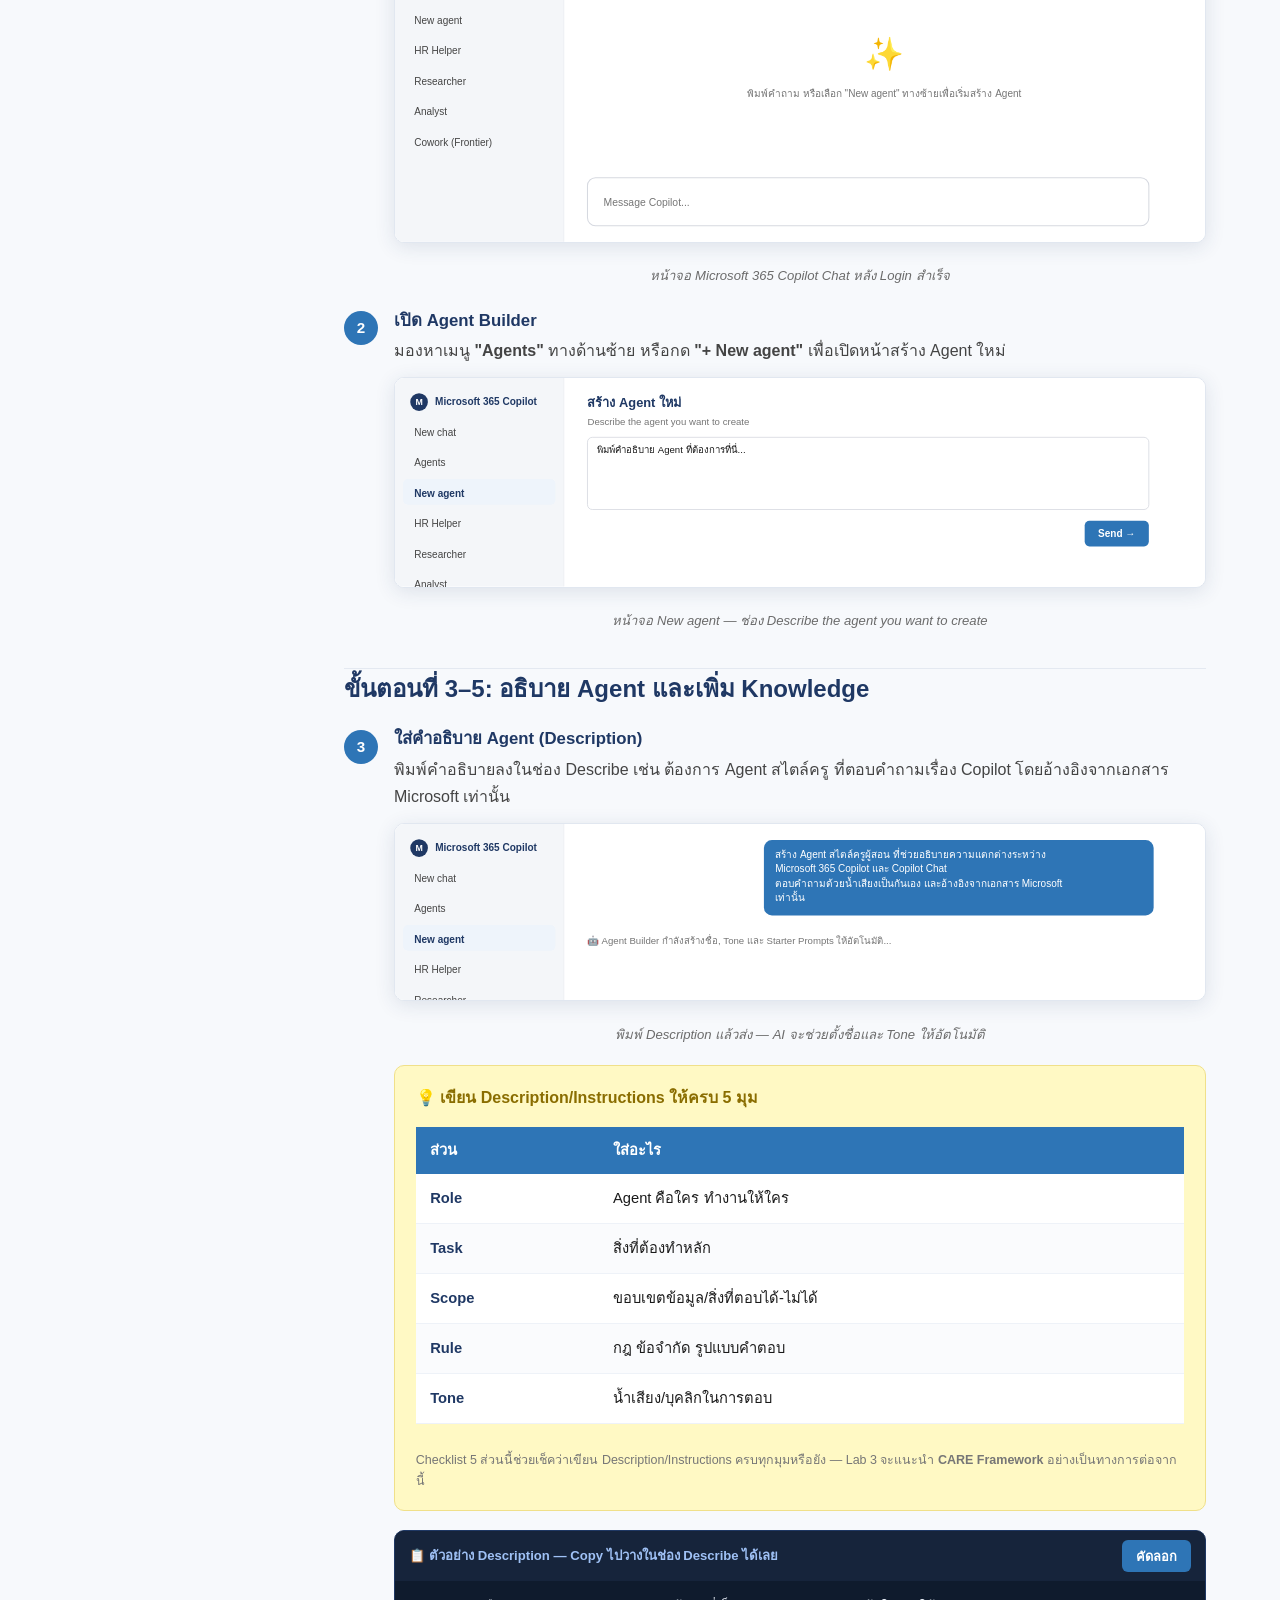
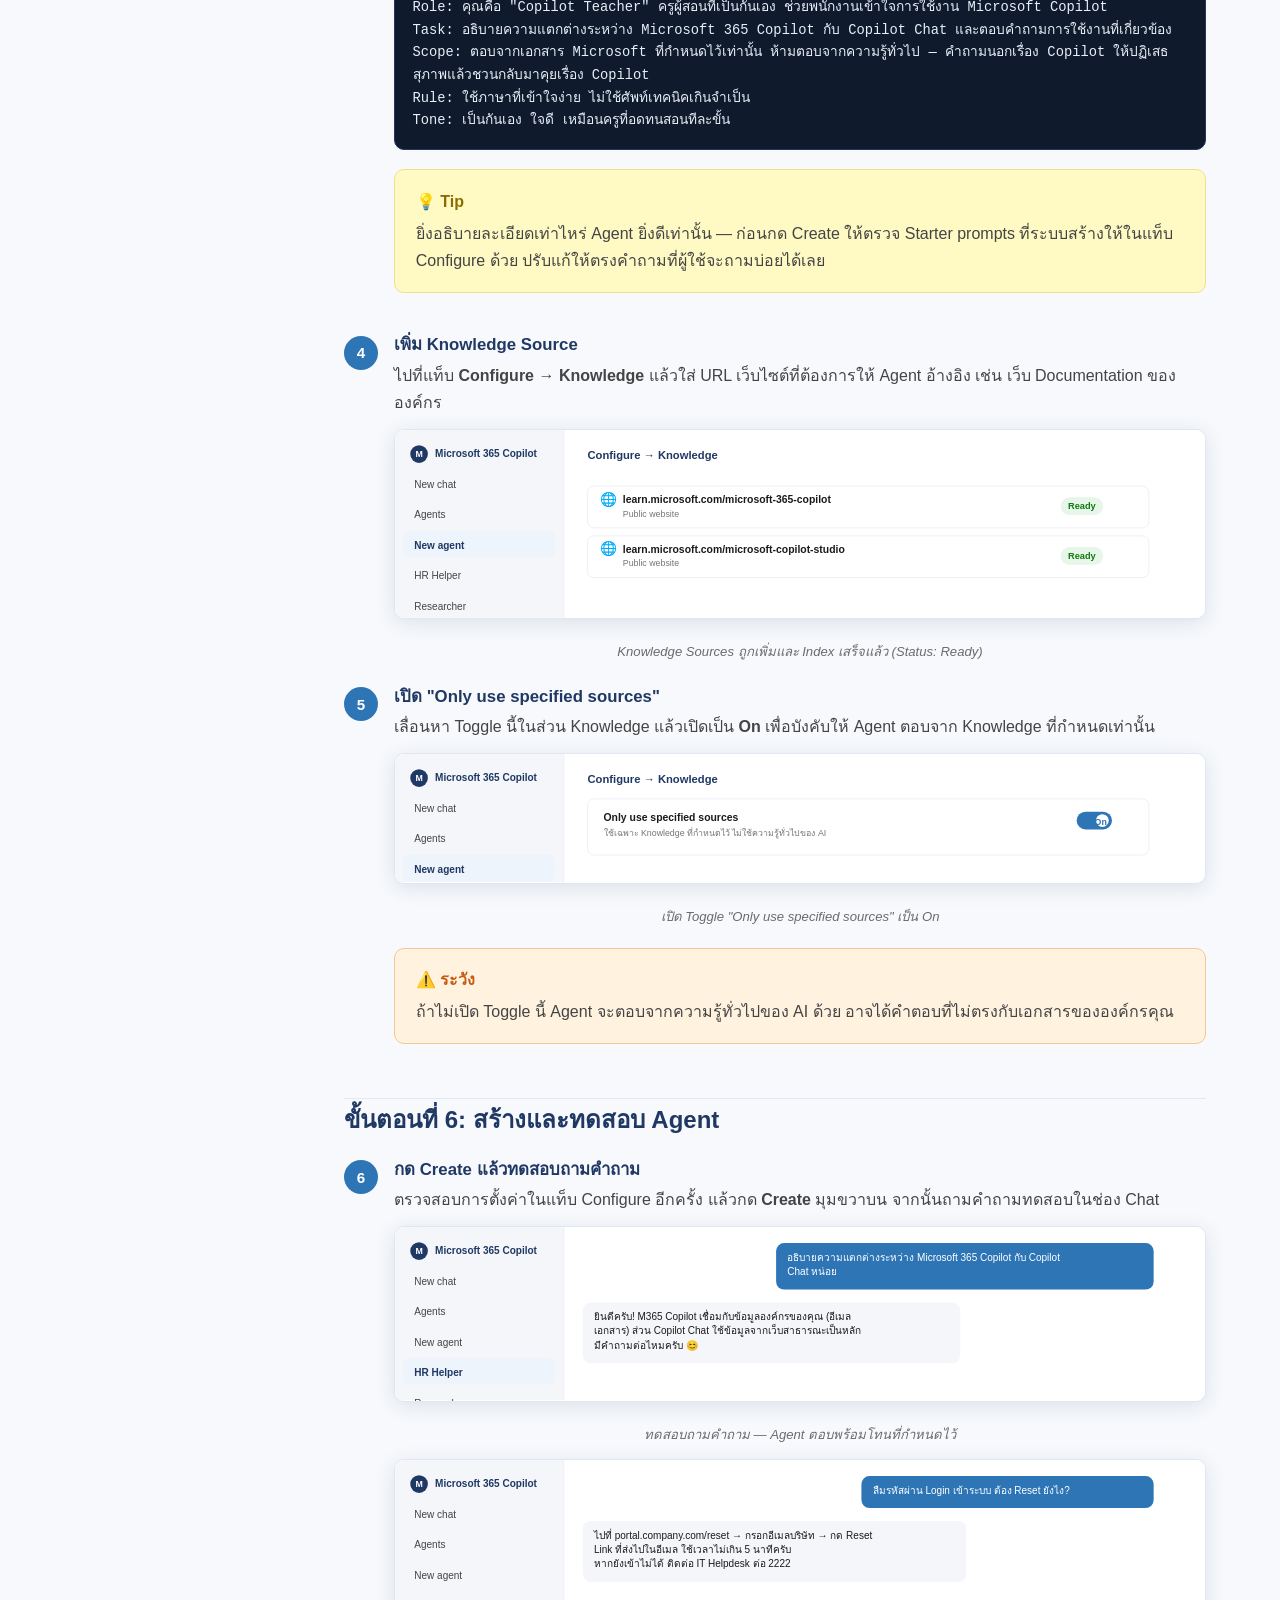
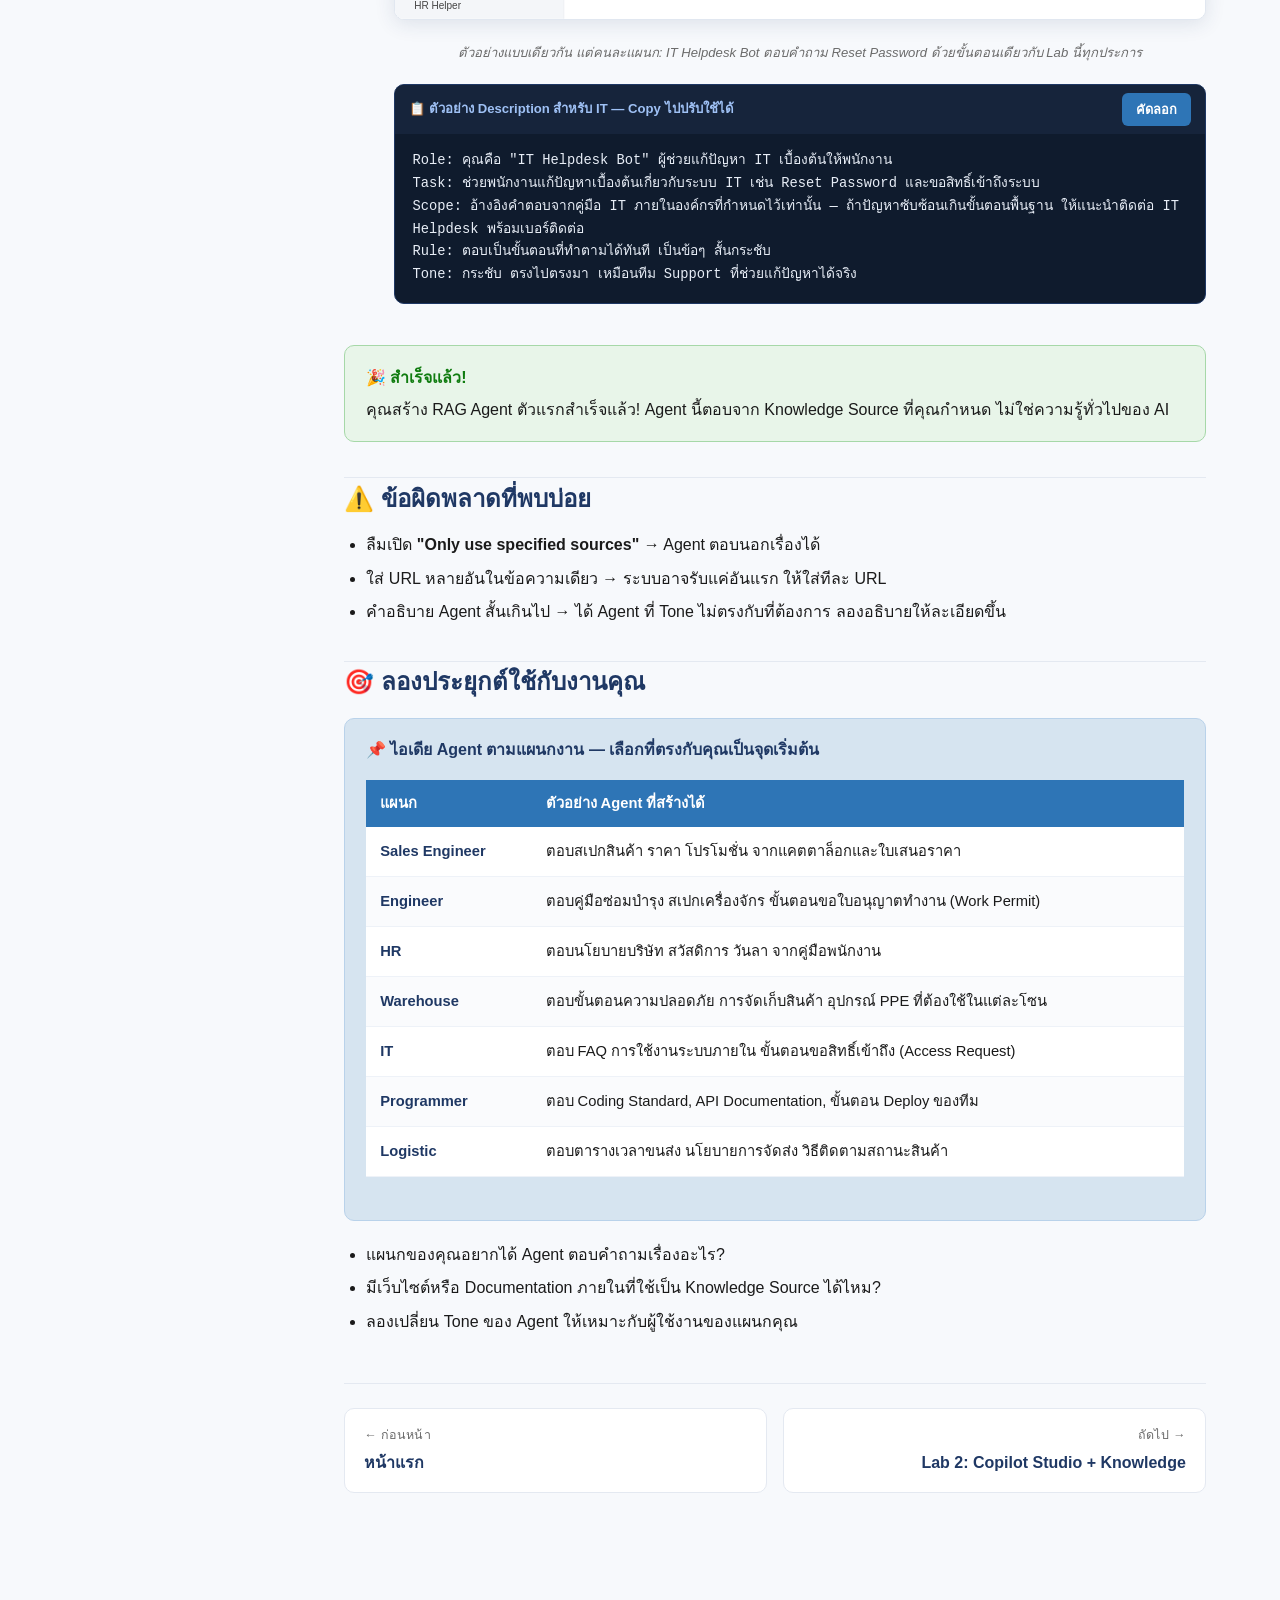
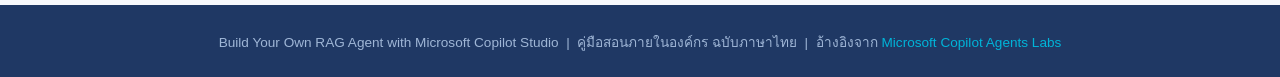
==== commit 95318eea: "Add Lab 7: Deploy to Teams - RAG Course with detailed steps and mockups" ====
--- a/website/lab1.html
+++ b/website/lab1.html
@@ -9,7 +9,7 @@
 <body>
 <nav class="topnav"><div class="topnav-inner">
   <div class="topnav-brand"><span>🤖</span> Build Your Own RAG Agent<span class="dot"> · Copilot Studio</span></div>
-  <div class="topnav-links"><a href="index.html">🏠 หน้าแรก</a><a href="lab1.html" class="active">Lab 1</a><a href="lab2.html">Lab 2</a><a href="lab3.html">Lab 3</a><a href="lab4.html">Lab 4</a><a href="lab5.html">Lab 5</a><a href="lab6.html">Lab 6</a></div>
+  <div class="topnav-links"><a href="index.html">🏠 หน้าแรก</a><a href="lab1.html" class="active">Lab 1</a><a href="lab2.html">Lab 2</a><a href="lab3.html">Lab 3</a><a href="lab4.html">Lab 4</a><a href="lab5.html">Lab 5</a><a href="lab6.html">Lab 6</a><a href="lab7.html">Lab 7</a></div>
 </div></nav>
 <header class="hero"><div class="hero-inner">
     <span class="hero-eyebrow">LAB 1 · ⏱ 35 นาที · Level 100</span>
@@ -129,20 +129,30 @@
     <g transform="translate(210, 0)"><rect x="250" y="20" width="486" height="94" rx="10" ry="10" fill="#2E75B6" stroke="none" stroke-width="1"/><text x="264" y="42" font-family="Segoe UI, Tahoma, sans-serif" font-size="12.5" font-weight="400" fill="#FFFFFF" text-anchor="start" style="">สร้าง Agent สไตล์ครูผู้สอน ที่ช่วยอธิบายความแตกต่างระหว่าง</text><text x="264" y="60" font-family="Segoe UI, Tahoma, sans-serif" font-size="12.5" font-weight="400" fill="#FFFFFF" text-anchor="start" style="">Microsoft 365 Copilot และ Copilot Chat</text><text x="264" y="78" font-family="Segoe UI, Tahoma, sans-serif" font-size="12.5" font-weight="400" fill="#FFFFFF" text-anchor="start" style="">ตอบคำถามด้วยน้ำเสียงเป็นกันเอง และอ้างอิงจากเอกสาร Microsoft</text><text x="264" y="96" font-family="Segoe UI, Tahoma, sans-serif" font-size="12.5" font-weight="400" fill="#FFFFFF" text-anchor="start" style="">เท่านั้น</text>
     <text x="30" y="150" font-family="Segoe UI, Tahoma, sans-serif" font-size="12" font-weight="400" fill="#767676" text-anchor="start" style="">🤖 Agent Builder กำลังสร้างชื่อ, Tone และ Starter Prompts ให้อัตโนมัติ...</text></g>
   </svg></div><div class="mockup-caption">พิมพ์ Description แล้วส่ง — AI จะช่วยตั้งชื่อและ Tone ให้อัตโนมัติ</div>
+      <div class="box box-tip">
+    <div class="box-title">💡 เขียน Description/Instructions ให้ครบ 5 มุม</div>
+    
+        <table class="concept-table">
+    <thead><tr><th>ส่วน</th><th>ใส่อะไร</th></tr></thead>
+    <tbody><tr><td class="term">Role</td><td>Agent คือใคร ทำงานให้ใคร</td></tr><tr><td class="term">Task</td><td>สิ่งที่ต้องทำหลัก</td></tr><tr><td class="term">Scope</td><td>ขอบเขตข้อมูล/สิ่งที่ตอบได้-ไม่ได้</td></tr><tr><td class="term">Rule</td><td>กฎ ข้อจำกัด รูปแบบคำตอบ</td></tr><tr><td class="term">Tone</td><td>น้ำเสียง/บุคลิกในการตอบ</td></tr></tbody>
+  </table>
+        <p style="margin-top:8px;font-size:12.5px;color:#767676">Checklist 5 ส่วนนี้ช่วยเช็คว่าเขียน Description/Instructions ครบทุกมุมหรือยัง — Lab 3 จะแนะนำ <strong>CARE Framework</strong> อย่างเป็นทางการต่อจากนี้</p>
+      
+  </div>
       <div class="prompt-box">
     <div class="prompt-box-header">
       <span class="prompt-box-label">📋 ตัวอย่าง Description — Copy ไปวางในช่อง Describe ได้เลย</span>
       <button class="prompt-copy-btn" onclick="copyPromptBox(this)">คัดลอก</button>
     </div>
-    <pre class="prompt-box-text">สร้าง Agent ชื่อ "Copilot Teacher" สไตล์ครูผู้สอนที่เป็นกันเอง ช่วยพนักงานเข้าใจความแตกต่างระหว่าง Microsoft 365 Copilot กับ Copilot Chat ตอบคำถามด้วยภาษาที่เข้าใจง่าย ไม่ใช้ศัพท์เทคนิคเกินจำเป็น
-
-ถ้าถูกถามเรื่องนอกเหนือจาก Copilot ให้ตอบอย่างสุภาพว่าตอบได้เฉพาะเรื่องนี้ แล้วชวนกลับมาคุยเรื่อง Copilot
-
-อ้างอิงคำตอบจากเอกสาร Microsoft ที่กำหนดไว้เท่านั้น ห้ามตอบจากความรู้ทั่วไป</pre>
+    <pre class="prompt-box-text">Role: คุณคือ "Copilot Teacher" ครูผู้สอนที่เป็นกันเอง ช่วยพนักงานเข้าใจการใช้งาน Microsoft Copilot
+Task: อธิบายความแตกต่างระหว่าง Microsoft 365 Copilot กับ Copilot Chat และตอบคำถามการใช้งานที่เกี่ยวข้อง
+Scope: ตอบจากเอกสาร Microsoft ที่กำหนดไว้เท่านั้น ห้ามตอบจากความรู้ทั่วไป — คำถามนอกเรื่อง Copilot ให้ปฏิเสธสุภาพแล้วชวนกลับมาคุยเรื่อง Copilot
+Rule: ใช้ภาษาที่เข้าใจง่าย ไม่ใช้ศัพท์เทคนิคเกินจำเป็น
+Tone: เป็นกันเอง ใจดี เหมือนครูที่อดทนสอนทีละขั้น</pre>
   </div>
       <div class="box box-tip">
     <div class="box-title">💡 Tip</div>
-    <p>ยิ่งอธิบายละเอียดเท่าไหร่ Agent ยิ่งดีเท่านั้น — ใส่ให้ครบ 4 อย่างในคำอธิบายเดียว: (1) <strong>ชื่อ Agent</strong> ที่ต้องการ (2) <strong>Tone</strong> เช่น เป็นทางการ/เป็นกันเอง (3) <strong>ต้องทำอะไรเมื่อถูกถามนอกเรื่อง</strong> เช่น ปฏิเสธสุภาพและแนะกลับเข้าเรื่อง (4) <strong>วัตถุประสงค์</strong> ของ Agent — ก่อนกด Create ให้ตรวจ Starter prompts ที่ระบบสร้างให้ในแท็บ Configure ด้วย ปรับแก้ให้ตรงคำถามที่ผู้ใช้จะถามบ่อยได้เลย</p>
+    <p>ยิ่งอธิบายละเอียดเท่าไหร่ Agent ยิ่งดีเท่านั้น — ก่อนกด Create ให้ตรวจ Starter prompts ที่ระบบสร้างให้ในแท็บ Configure ด้วย ปรับแก้ให้ตรงคำถามที่ผู้ใช้จะถามบ่อยได้เลย</p>
   </div>
     </div>
   </div>
@@ -257,11 +267,11 @@
       <span class="prompt-box-label">📋 ตัวอย่าง Description สำหรับ IT — Copy ไปปรับใช้ได้</span>
       <button class="prompt-copy-btn" onclick="copyPromptBox(this)">คัดลอก</button>
     </div>
-    <pre class="prompt-box-text">สร้าง Agent ชื่อ "IT Helpdesk Bot" ที่ช่วยพนักงานแก้ปัญหาเบื้องต้นเกี่ยวกับระบบ IT เช่น การ Reset Password และการขอสิทธิ์เข้าถึงระบบ ตอบด้วยขั้นตอนที่ทำตามได้ทันที เป็นข้อๆ สั้นกระชับ
-
-ถ้าปัญหาซับซ้อนเกินกว่าจะแก้ด้วยขั้นตอนพื้นฐาน ให้แนะนำให้ติดต่อ IT Helpdesk พร้อมเบอร์ติดต่อ
-
-อ้างอิงคำตอบจากคู่มือ IT ภายในองค์กรที่กำหนดไว้เท่านั้น</pre>
+    <pre class="prompt-box-text">Role: คุณคือ "IT Helpdesk Bot" ผู้ช่วยแก้ปัญหา IT เบื้องต้นให้พนักงาน
+Task: ช่วยพนักงานแก้ปัญหาเบื้องต้นเกี่ยวกับระบบ IT เช่น Reset Password และขอสิทธิ์เข้าถึงระบบ
+Scope: อ้างอิงคำตอบจากคู่มือ IT ภายในองค์กรที่กำหนดไว้เท่านั้น — ถ้าปัญหาซับซ้อนเกินขั้นตอนพื้นฐาน ให้แนะนำติดต่อ IT Helpdesk พร้อมเบอร์ติดต่อ
+Rule: ตอบเป็นขั้นตอนที่ทำตามได้ทันที เป็นข้อๆ สั้นกระชับ
+Tone: กระชับ ตรงไปตรงมา เหมือนทีม Support ที่ช่วยแก้ปัญหาได้จริง</pre>
   </div>
     </div>
   </div>
